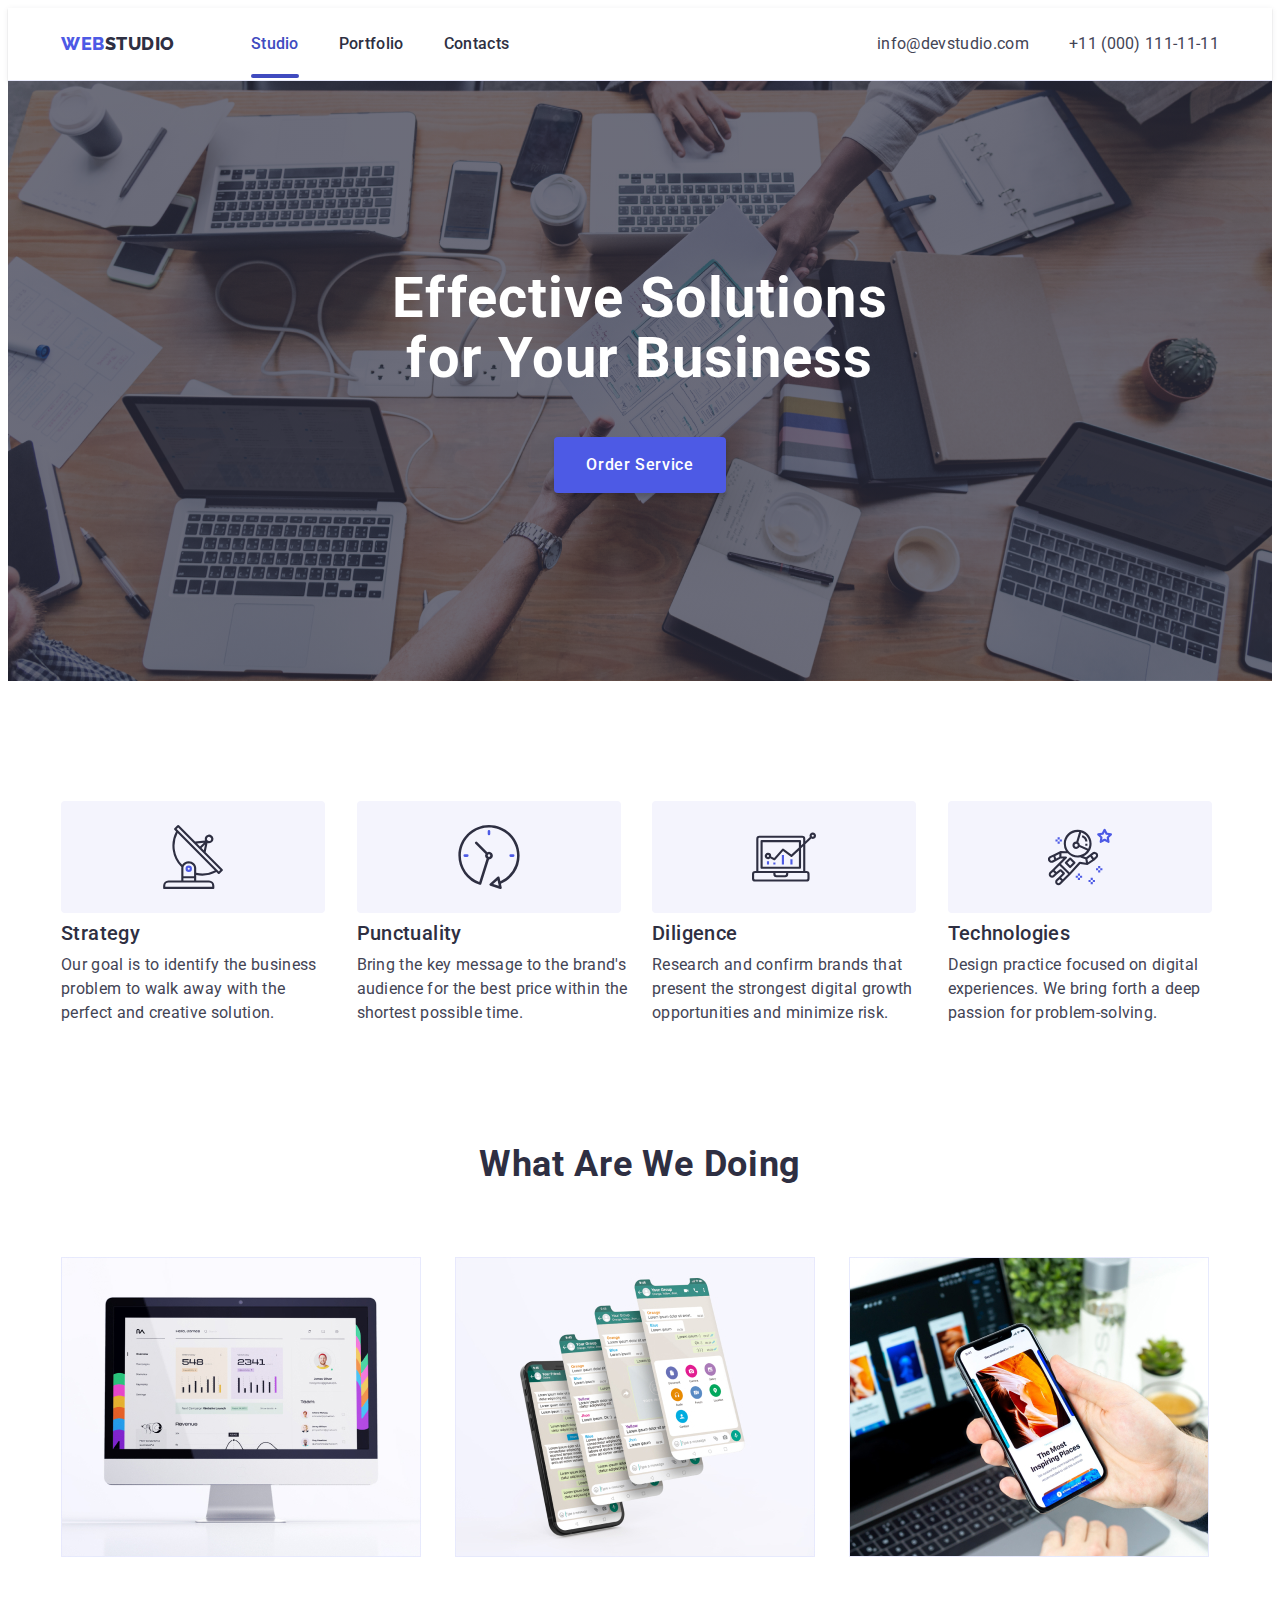
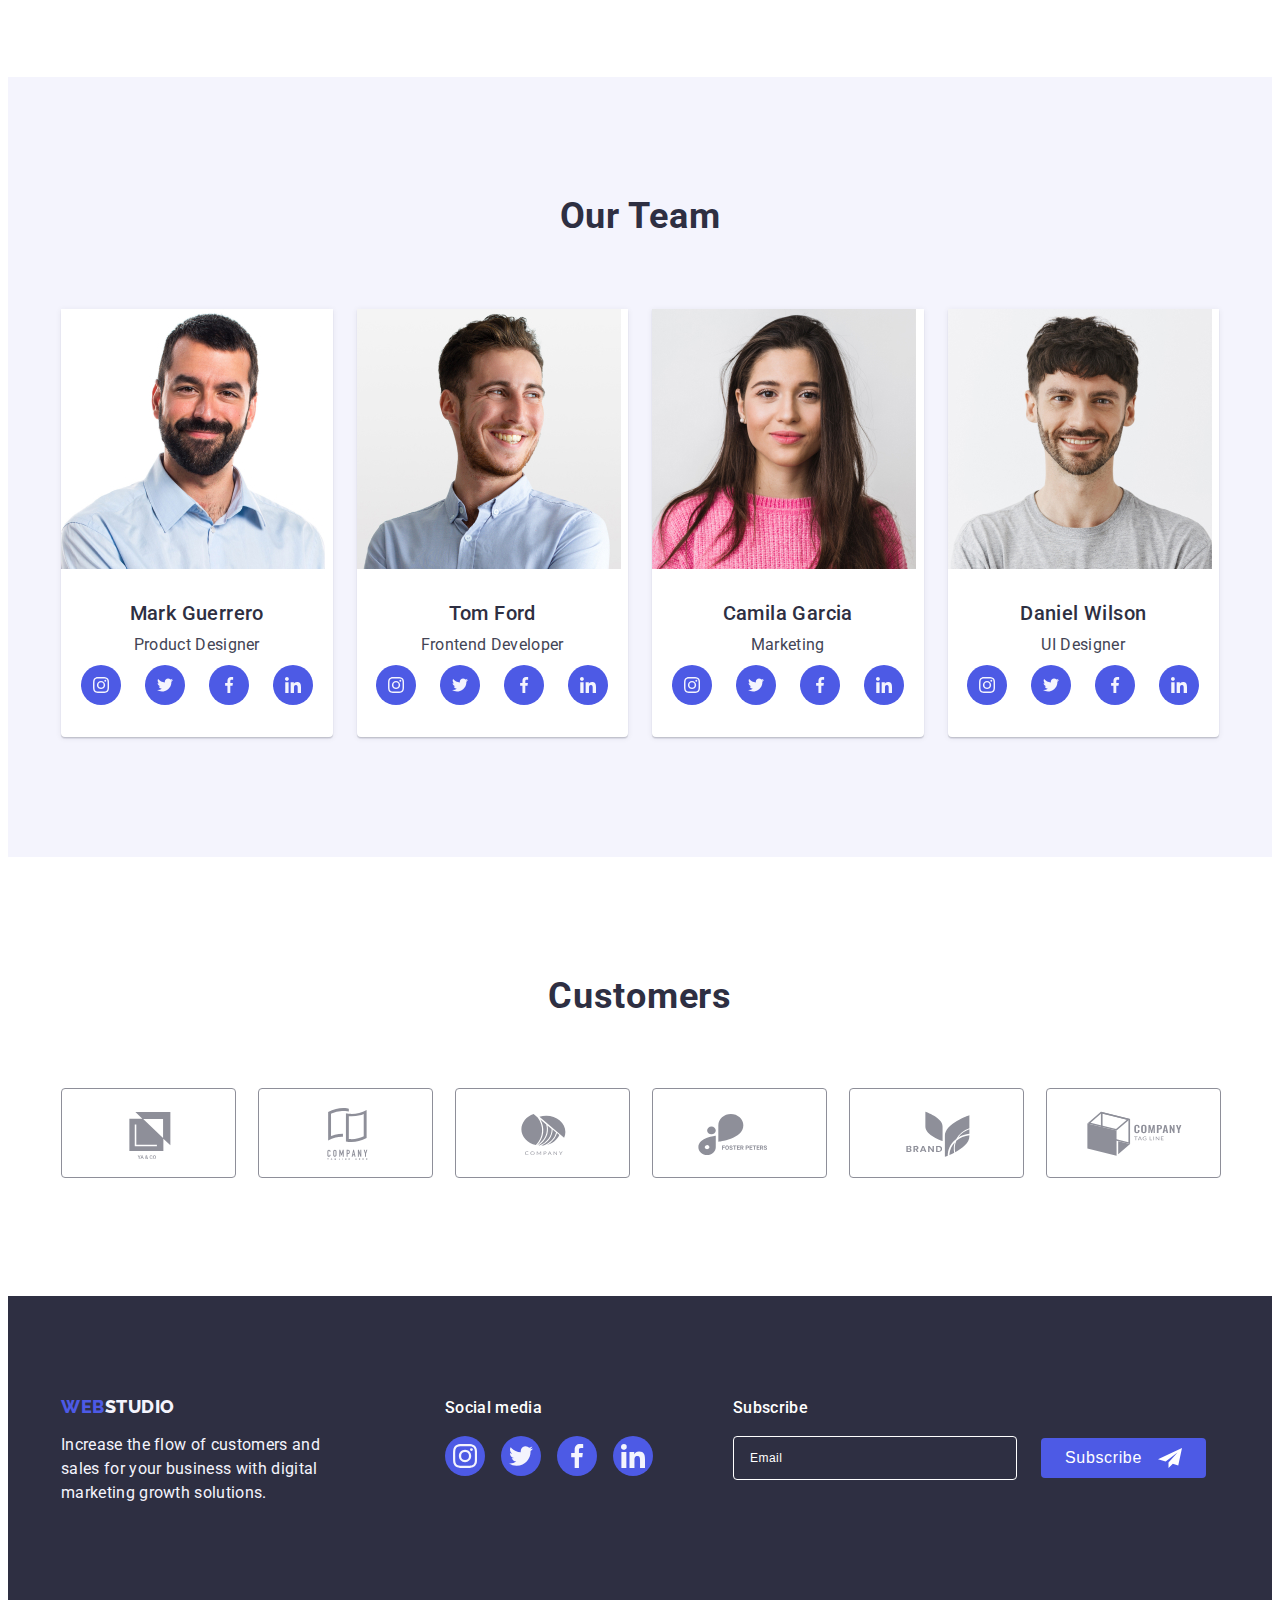
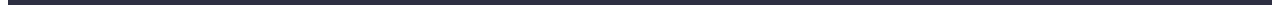
==== index.html @ d550771e "Initial commit" ====
<!DOCTYPE html>
<html lang="en">
  <head>
    <meta charset="UTF-8" />
    <meta http-equiv="X-UA-Compatible" content="IE=edge" />
    <meta name="viewport" content="width=device-width, initial-scale=1.0" />
    <title>WebStudio</title>
    <link rel="preconnect" href="https://fonts.googleapis.com" />
    <link rel="preconnect" href="https://fonts.gstatic.com" crossorigin />
    <link
      href="https://fonts.googleapis.com/css2?family=Raleway:wght@800&family=Roboto:wght@400;500;700;900&display=swap"
      rel="stylesheet" />
    <link
      rel="stylesheet"
      href="https://cdnjs.cloudflare.com/ajax/libs/modern-normalize/1.1.0/modern-normalize.min.css"
      integrity="sha512-wpPYUAdjBVSE4KJnH1VR1HeZfpl1ub8YT/NKx4PuQ5NmX2tKuGu6U/JRp5y+Y8XG2tV+wKQpNHVUX03MfMFn9Q=="
      crossorigin="anonymous"
      referrerpolicy="no-referrer" />
    <link rel="stylesheet" href="./css/styles.css" />
  </head>
  <body>
    <!-- Header section -->
    <header class="header">
      <div class="header-container container">
        <nav class="nav-container">
          <a href="./index.html" class="link-logo link">Web<span class="link-title-primary">Studio</span></a>
          <ul class="nav-list list">
            <li class="menu-item">
              <a href="./index.html" class="nav-item link active">Studio</a>
            </li>
            <li class="menu-item">
              <a href="./portfolio.html" class="nav-item link">Portfolio</a>
            </li>
            <li class="menu-item">
              <a href="" class="nav-item link">Contacts</a>
            </li>
          </ul>
        </nav>
        <address class="contact-info">
          <ul class="list-contacts list">
            <li>
              <a href="mailto:info@devstudio.com" class="contact link">info@devstudio.com</a>
            </li>
            <li>
              <a href="tel:+110001111111" class="contact link">+11 (000) 111-11-11</a>
            </li>
          </ul>
        </address>
      </div>
    </header>
    <!-- Main -->
    <main>
      <!-- Hero section -->
      <section class="hero-section section">
        <div class="container">
          <h1 class="main-title">Effective Solutions for Your Business</h1>
          <button type="button" class="order-button button" data-modal-open>Order Service</button>
        </div>
      </section>
      <!-- Services section -->
      <section class="services-section section">
        <div class="container">
          <h2 class="hidden-title">Services</h2>
          <ul class="list-services list">
            <li class="serv-list-item">
              <div class="icons-cont">
                <svg class="serv-icon" width="64" height="64">
                  <use href="./images/icons.svg#icon-antenna"></use>
                </svg>
              </div>
              <h3 class="serv-title">Strategy</h3>
              <p class="serv-desc">
                Our goal is to identify the business problem to walk away with the perfect and creative solution.
              </p>
            </li>
            <li class="serv-list-item">
              <div class="icons-cont">
                <svg class="serv-icon" width="64" height="64">
                  <use href="./images/icons.svg#icon-clock"></use>
                </svg>
              </div>
              <h3 class="serv-title">Punctuality</h3>
              <p class="serv-desc">
                Bring the key message to the brand's audience for the best price within the shortest possible time.
              </p>
            </li>
            <li class="serv-list-item">
              <div class="icons-cont">
                <svg class="serv-icon" width="64" height="64">
                  <use href="./images/icons.svg#icon-diagram"></use>
                </svg>
              </div>
              <h3 class="serv-title">Diligence</h3>
              <p class="serv-desc">
                Research and confirm brands that present the strongest digital growth opportunities and minimize risk.
              </p>
            </li>
            <li class="serv-list-item">
              <div class="icons-cont">
                <svg class="serv-icon" width="64" height="64">
                  <use href="./images/icons.svg#icon-astronaut"></use>
                </svg>
              </div>
              <h3 class="serv-title">Technologies</h3>
              <p class="serv-desc">
                Design practice focused on digital experiences. We bring forth a deep passion for problem-solving.
              </p>
            </li>
          </ul>
        </div>
      </section>
      <!-- Services examples -->
      <section class="ex-section section">
        <div class="container">
          <h2 class="title-examples">What are we doing</h2>
          <ul class="list-examples list">
            <li class="ex-list-item">
              <img src="./images/images-services-section/serv1.jpg" alt="example1" width="360" />
            </li>
            <li class="ex-list-item">
              <img src="./images/images-services-section/serv2.jpg" alt="example2" width="360" />
            </li>
            <li class="ex-list-item">
              <img src="./images/images-services-section/serv3.jpg" alt="example3" width="360" />
            </li>
          </ul>
        </div>
      </section>
      <!-- Team -->
      <section class="team-section section">
        <div class="container">
          <h2 class="title-team">Our Team</h2>
          <ul class="list-team list">
            <li class="team-frame">
              <img src="./images/images-team/employee1.jpg" alt="Mark Guerrero" width="264" />
              <div class="emp-info">
                <h3 class="employee-name">Mark Guerrero</h3>
                <p class="duty">Product Designer</p>
                <ul class="socials list">
                  <li class="socials-item">
                    <a href="" class="socials-link link" target="_blank" rel="noopener noreferrer" aria-label="icon">
                      <svg class="socials-icon" width="16" height="16">
                        <use href="./images/icons.svg#icon-instagram"></use>
                      </svg>
                    </a>
                  </li>
                  <li class="socials-item">
                    <a href="" class="socials-link link" target="_blank" rel="noopener noreferrer" aria-label="icon">
                      <svg class="socials-icon" width="16" height="16">
                        <use href="./images/icons.svg#icon-twitter"></use>
                      </svg>
                    </a>
                  </li>
                  <li class="socials-item">
                    <a href="" class="socials-link link" target="_blank" rel="noopener noreferrer" aria-label="icon">
                      <svg class="socials-icon" width="16" height="16">
                        <use href="./images/icons.svg#icon-facebook"></use>
                      </svg>
                    </a>
                  </li>
                  <li class="socials-item">
                    <a href="" class="socials-link link" target="_blank" rel="noopener noreferrer" aria-label="icon">
                      <svg class="socials-icon" width="16" height="16">
                        <use href="./images/icons.svg#icon-linkedin"></use>
                      </svg>
                    </a>
                  </li>
                </ul>
              </div>
            </li>
            <li class="team-frame">
              <img src="./images/images-team/employee2.jpg" alt="Tom Ford" width="264" />
              <div class="emp-info">
                <h3 class="employee-name">Tom Ford</h3>
                <p class="duty">Frontend Developer</p>
                <ul class="socials list">
                  <li class="socials-item">
                    <a href="" class="socials-link link" target="_blank" rel="noopener noreferrer" aria-label="icon">
                      <svg class="socials-icon" width="16" height="16">
                        <use href="./images/icons.svg#icon-instagram"></use>
                      </svg>
                    </a>
                  </li>
                  <li class="socials-item">
                    <a href="" class="socials-link link" target="_blank" rel="noopener noreferrer" aria-label="icon">
                      <svg class="socials-icon" width="16" height="16">
                        <use href="./images/icons.svg#icon-twitter"></use>
                      </svg>
                    </a>
                  </li>
                  <li class="socials-item">
                    <a href="" class="socials-link link" target="_blank" rel="noopener noreferrer" aria-label="icon">
                      <svg class="socials-icon" width="16" height="16">
                        <use href="./images/icons.svg#icon-facebook"></use>
                      </svg>
                    </a>
                  </li>
                  <li class="socials-item">
                    <a href="" class="socials-link link" target="_blank" rel="noopener noreferrer" aria-label="icon">
                      <svg class="socials-icon" width="16" height="16">
                        <use href="./images/icons.svg#icon-linkedin"></use>
                      </svg>
                    </a>
                  </li>
                </ul>
              </div>
            </li>
            <li class="team-frame">
              <img src="./images/images-team/employee3.jpg" alt="Camila Garcia" width="264" />
              <div class="emp-info">
                <h3 class="employee-name">Camila Garcia</h3>
                <p class="duty">Marketing</p>
                <ul class="socials list">
                  <li class="socials-item">
                    <a href="" class="socials-link link" target="_blank" rel="noopener noreferrer" aria-label="icon">
                      <svg class="socials-icon" width="16" height="16">
                        <use href="./images/icons.svg#icon-instagram"></use>
                      </svg>
                    </a>
                  </li>
                  <li class="socials-item">
                    <a href="" class="socials-link link" target="_blank" rel="noopener noreferrer" aria-label="icon">
                      <svg class="socials-icon" width="16" height="16">
                        <use href="./images/icons.svg#icon-twitter"></use>
                      </svg>
                    </a>
                  </li>
                  <li class="socials-item">
                    <a href="" class="socials-link link" target="_blank" rel="noopener noreferrer" aria-label="icon">
                      <svg class="socials-icon" width="16" height="16">
                        <use href="./images/icons.svg#icon-facebook"></use>
                      </svg>
                    </a>
                  </li>
                  <li class="socials-item">
                    <a href="" class="socials-link link" target="_blank" rel="noopener noreferrer" aria-label="icon">
                      <svg class="socials-icon" width="16" height="16">
                        <use href="./images/icons.svg#icon-linkedin"></use>
                      </svg>
                    </a>
                  </li>
                </ul>
              </div>
            </li>
            <li class="team-frame">
              <img src="./images/images-team/employee4.jpg" alt="Daniel Wilson" width="264" />
              <div class="emp-info">
                <h3 class="employee-name">Daniel Wilson</h3>
                <p class="duty">UI Designer</p>
                <ul class="socials list">
                  <li class="socials-item">
                    <a href="" class="socials-link link" target="_blank" rel="noopener noreferrer" aria-label="icon">
                      <svg class="socials-icon" width="16" height="16">
                        <use href="./images/icons.svg#icon-instagram"></use>
                      </svg>
                    </a>
                  </li>
                  <li class="socials-item">
                    <a href="" class="socials-link link" target="_blank" rel="noopener noreferrer" aria-label="icon">
                      <svg class="socials-icon" width="16" height="16">
                        <use href="./images/icons.svg#icon-twitter"></use>
                      </svg>
                    </a>
                  </li>
                  <li class="socials-item">
                    <a href="" class="socials-link link" target="_blank" rel="noopener noreferrer" aria-label="icon">
                      <svg class="socials-icon" width="16" height="16">
                        <use href="./images/icons.svg#icon-facebook"></use>
                      </svg>
                    </a>
                  </li>
                  <li class="socials-item">
                    <a href="" class="socials-link link" target="_blank" rel="noopener noreferrer" aria-label="icon">
                      <svg class="socials-icon" width="16" height="16">
                        <use href="./images/icons.svg#icon-linkedin"></use>
                      </svg>
                    </a>
                  </li>
                </ul>
              </div>
            </li>
          </ul>
        </div>
      </section>
      <!-- Customers -->
      <section class="customers">
        <div class="cust-container container">
          <h2 class="cust-title">Customers</h2>
          <ul class="cust-list list">
            <li class="cust-item">
              <a href="" class="cust-link link">
                <svg class="cust-logo" width="104" height="56">
                  <use href="./images/icons.svg#icon-company1"></use>
                </svg>
              </a>
            </li>
            <li class="cust-item">
              <a href="" class="cust-link link">
                <svg class="cust-logo" width="104" height="56">
                  <use href="./images/icons.svg#icon-company2"></use>
                </svg>
              </a>
            </li>
            <li class="cust-item">
              <a href="" class="cust-link link">
                <svg class="cust-logo" width="104" height="56">
                  <use href="./images/icons.svg#icon-company3"></use>
                </svg>
              </a>
            </li>
            <li class="cust-item">
              <a href="" class="cust-link link">
                <svg class="cust-logo" width="104" height="56">
                  <use href="./images/icons.svg#icon-company4"></use>
                </svg>
              </a>
            </li>
            <li class="cust-item">
              <a href="" class="cust-link link">
                <svg class="cust-logo" width="104" height="56">
                  <use href="./images/icons.svg#icon-company5"></use>
                </svg>
              </a>
            </li>
            <li class="cust-item">
              <a href="" class="cust-link link">
                <svg class="cust-logo" width="104" height="56">
                  <use href="./images/icons.svg#icon-company6"></use>
                </svg>
              </a>
            </li>
          </ul>
        </div>
      </section>
    </main>
    <!-- Footer -->
    <footer class="footer">
      <div class="footer-container container">
        <div class="footer-container-info">
          <a href="./index.html" class="link-logo footer-link link"
            >Web<span class="link-title-secondary">Studio</span></a
          >
          <p class="footer-text">
            Increase the flow of customers and sales for your business with digital marketing growth solutions.
          </p>
        </div>
        <div class="footer-socials-links">
          <p class="soc-media">Social media</p>
          <ul class="footer-soc-list list">
            <li class="footer-soc-item">
              <a href="" class="footer-soc-link link">
                <svg class="footer-icon" width="24" height="24">
                  <use href="./images/icons.svg#icon-instagram"></use>
                </svg>
              </a>
            </li>
            <li class="footer-soc-item">
              <a href="" class="footer-soc-link link">
                <svg class="footer-icon" width="24" height="24">
                  <use href="./images/icons.svg#icon-twitter"></use>
                </svg>
              </a>
            </li>
            <li class="footer-soc-item">
              <a href="" class="footer-soc-link link">
                <svg class="footer-icon" width="24" height="24">
                  <use href="./images/icons.svg#icon-facebook"></use>
                </svg>
              </a>
            </li>
            <li class="footer-soc-item">
              <a href="" class="footer-soc-link link">
                <svg class="footer-icon" width="24" height="24">
                  <use href="./images/icons.svg#icon-linkedin"></use>
                </svg>
              </a>
            </li>
          </ul>
        </div>
        <div class="subscription-form">
          <p class="subscription-title">Subscribe</p>
          <form>
            <div class="sub-form-wrapper">
              <input class="subscription-form-field" type="email" name="sub_field" id="sub_field" placeholder="Email">
              <button class="sub-button button" type="button">Subscribe
                <svg class="sub-icon" width="24" height="24">
                  <use href="./images/icons.svg#icon-sub"></use>
                </svg>
              </button>
            </div>
          </form>
        </div>
      </div>
    </footer>
    <!-- Modal window -->
    <div class="backdrop is-hidden" data-modal>
      <div class="modal">
        <button type="button" class="modal-close-btn button" data-modal-close>
          <svg class="modal-close-icon" width="8" height="8">
            <use href="./images/icons.svg#icon-close-icon"></use>
          </svg>
        </button>
        <strong class="modal-title">Leave your contacts and we will call you back</strong>
        <form class="modal-form form">
          <label class="form-label" for="modal_name">Name</label>
          <div class="form-wrapper">
            <input class="form-field" type="text" name="modal_name" id="modal_name">
            <svg class="form-icon" width="18" height="24">
              <use href="./images/icons.svg#icon-name"></use>
            </svg>
          </div>
          <label class="form-label" for="modal_phone">Phone</label>
          <div class="form-wrapper">
            <input class="form-field" type="tel" name="modal_email" id="modal_phone">
            <svg class="form-icon" width="18" height="24">
              <use href="./images/icons.svg#icon-phone"></use>
            </svg>
          </div>
          <label class="form-label" for="modal_email">Email</label>
          <div class="form-wrapper">
            <input class="form-field" type="email" name="modal_email" id="modal_email">
            <svg class="form-icon" width="18" height="24">
              <use href="./images/icons.svg#icon-email"></use>
            </svg>
          </div>
          <label class="form-label" for="modal_comment">Comment</label>
          <textarea class="form-comment" name="modal_comment" id="modal_comment" rows="6" placeholder="Text input"></textarea>
          <label class="form-agreement">
            <input  class="form-checkbox-input" type="checkbox" name="modal_agreement">
            <span class="custom-check"></span>
            <span class="form-agreement-text"> I accept the terms and conditions of the <a href="" class="form-agreement-link">Privacy Policy</a></span>
          </label>
          <button class="order-button button" type="submit">Send</button>
        </form>
      </div>
    </div>
    <script src="./js/modal.js"></script>
  </body>
</html>
---- css/styles.css ----
/* Reset */

.list {
  list-style: none;
  padding: 0;
  margin: 0;
}

.link {
  color: inherit;
  text-decoration: none;
}

h1,
h2,
h3,
h4,
h5,
h6,
p {
  margin: 0;
}

img {
  display: block;
  max-width: 100%;
  height: auto;
}

button {
  cursor: pointer;
}

/* CSS var */
:root {
  --color-iris: #4d5ae5;
  --color-ocean: #404bbf;
  --color-navy-blue: #2e2f42;
  --color-green: #31d0aa;
  --color-slate: #434455;
  --color-light-slate: #8e8f99;
  --color-cornflower: #e7e9fc;
  --color-cloud: #f4f4fd;
  --color-navy-blue-modal: #2e2f42;
  --color-grey: #2e2f42;
  --color-white: #ffffff;
  --color-dairy: #fcfcfc;
  --anim-style: 250ms cubic-bezier(0.4, 0, 0.2, 1);
}

/* Body */

body {
  font-size: 16px;
  font-family: "Roboto", sans-serif;
  line-height: 1.5;
  letter-spacing: 0.02em;
  background-color: var(--color-white);
  color: var(--color-slate);
}

.hidden-title {
  position: absolute;
  width: 1px;
  height: 1px;
  margin: -1px;
  border: 0;
  padding: 0;

  white-space: nowrap;
  clip-path: inset(100%);
  clip: rect(0 0 0 0);
  overflow: hidden;
}

/* Container */

.container {
  max-width: 1158px;
  margin: 0 auto;
  padding: 0 15px;
}

/* Header section */

.header-container {
  display: flex;
  align-items: center;
}

.header {
  background-color: var(--color-white);
  border-bottom: 1px solid var(--color-cornflower);
  box-shadow: 0px 2px 1px rgba(46, 47, 66, 0.08), 0px 1px 1px rgba(46, 47, 66, 0.16), 0px 1px 6px rgba(46, 47, 66, 0.08);
}

/* Logo */
.link-logo {
  font-family: "Raleway", sans-serif;
  font-weight: 800;
  font-size: 18px;
  line-height: 1.17;
  letter-spacing: 0.03em;
  text-transform: uppercase;
  text-decoration: none;
  color: var(--color-iris);
  margin-right: 76px;
}

.link-title-primary {
  color: var(--color-navy-blue);
}

/* Navigation */

.nav-container {
  display: flex;
  justify-content: center;
  align-items: center;
  margin-right: auto;
}

.nav-list {
  font-weight: 500;
  font-size: 16px;
  line-height: 1.5;
  letter-spacing: 0.02em;
  gap: 40px;
  display: flex;
  padding: 24px 0;
}

.nav-item {
  text-decoration: none;
  color: var(--color-navy-blue);
  padding: 24px 0;
  position: relative;
  transition: color var(--anim-style);
}

.nav-item:hover,
.nav-item:focus {
  color: var(--color-ocean);
}

.active {
  color: var(--color-ocean);
}

.active::after {
  background-color: var(--color-ocean);
  bottom: -1px;
  content: "";
  width: 100%;
  height: 4px;
  border-radius: 2px;
  display: block;
  position: absolute;
  color: var(--color-ocean);
}

/* Contacts */

.contact-info {
  font-style: normal;
}

.list-contacts {
  font-size: 16px;
  line-height: 1.5;
  letter-spacing: 0.02em;
  color: var(--color-slate);
  gap: 40px;
  display: flex;
}

.contact {
  font-weight: 400;
  text-decoration: none;
  color: var(--color-slate);
  transition: color var(--anim-style);
}

.contact:hover,
.contact:focus {
  color: var(--color-ocean);
}

/* Hero section  */

.hero-section {
  background-color: var(--color-navy-blue);
  padding: 188px 0;
  display: flex;
  max-width: 1440px;
  background-image: linear-gradient(rgba(46, 47, 66, 0.7), rgba(46, 47, 66, 0.7)),
    url(../images/images-hero/heroimg.jpg);
  background-repeat: no-repeat;
  background-size: cover;
  background-position: center;
  margin: 0 auto;
}

.order-button {
  font-family: "Roboto", sans-serif;
  font-weight: 500;
  font-size: 16px;
  line-height: 1.5;
  letter-spacing: 0.04em;
  background-color: var(--color-iris);
  box-shadow: 0px 4px 4px rgba(0, 0, 0, 0.15);
  border-radius: 4px;
  color: var(--color-white);
  display: block;
  min-width: 169px;
  height: 56px;
  border: none;
  padding: 16px 32px;
  margin-right: auto;
  margin-left: auto;
  transition: background-color var(--anim-style);
}

.order-button:hover,
.order-button:focus {
  background-color: var(--color-ocean);
  box-shadow: 0px 4px 4px rgba(0, 0, 0, 0.15);
}

.main-title {
  font-weight: 700;
  font-size: 56px;
  line-height: 1.07;
  letter-spacing: 0.02em;
  color: var(--color-white);
  max-width: 496px;
  margin-bottom: 48px;
  text-align: center;
}

/* Services */
.services-section {
  padding: 120px 0;
}

.list-services {
  display: flex;
  gap: 24px;
}

.serv-desc {
  font-weight: 400;
  font-size: 16px;
  line-height: 1.5;
  letter-spacing: 0.02em;
  color: var(--color-slate);
}

.serv-title {
  font-weight: 500;
  font-size: 20px;
  line-height: 1.2;
  letter-spacing: 0.02em;
  color: var(--color-navy-blue);
  margin-bottom: 8px;
}

.icons-cont {
  display: flex;
  justify-content: center;
  align-items: center;
  background-color: var(--color-cloud);
  border-radius: 4px;
  width: 264px;
  height: 112px;
  margin-bottom: 8px;
}

.serv-list-item {
  flex-basis: calc(((100% - 3 * 24px) / 4));
}

/* Services example */

.ex-section {
  padding-bottom: 120px;
}

.list-examples {
  display: flex;
  gap: 24px;
}

.ex-list-item {
  flex-basis: calc((100% - 3 * 16px) / 3);
}

.title-examples {
  font-weight: 700;
  font-size: 36px;
  line-height: 1.11;
  letter-spacing: 0.02em;
  text-transform: capitalize;
  color: var(--color-navy-blue);
  text-align: center;
  margin-bottom: 72px;
}

/* Team */

.team-section {
  background-color: var(--color-cloud);
  padding: 120px 0;
}

.title-team {
  font-weight: 700;
  font-size: 36px;
  line-height: 1.11;
  letter-spacing: 0.02em;
  text-transform: capitalize;
  color: var(--color-navy-blue);
  text-align: center;
  margin-bottom: 72px;
}

.employee-name {
  font-weight: 500;
  font-size: 20px;
  line-height: 1.2;
  letter-spacing: 0.02em;
  color: var(--color-navy-blue);
  text-align: center;
  margin-bottom: 8px;
}

.duty {
  font-weight: 400;
  font-size: 16px;
  line-height: 1.5;
  letter-spacing: 0.02em;
  color: var(--color-slate);
  text-align: center;
  margin-bottom: 8px;
}

.list-team {
  display: flex;
  gap: 24px;
}

.team-frame {
  background-color: var(--color-white);
  flex-basis: calc((100% - 3 * 24px) / 4);
  box-shadow: 0px 1px 6px rgba(46, 47, 66, 0.08), 0px 1px 1px rgba(46, 47, 66, 0.16), 0px 2px 1px rgba(46, 47, 66, 0.08);
  border-radius: 0px 0px 4px 4px;
}

.emp-info {
  padding: 32px 0;
}

/* Customers */

.customers {
  padding-top: 120px;
  padding-bottom: 120px;
}

.cust-title {
  font-family: "Roboto";
  font-style: normal;
  font-weight: 700;
  font-size: 36px;
  line-height: 1.1;
  text-align: center;
  letter-spacing: 0.02em;
  text-transform: capitalize;
  color: var(--color-navy-blue);
  margin-bottom: 72px;
}

.cust-link {
  border: 1px solid var(--color-light-slate);
  border-radius: 4px;
  width: 100%;
  height: 100%;
  display: flex;
  justify-content: center;
  align-items: center;
  color: var(--color-light-slate);
  transition: border-color var(--anim-style), color var(--anim-style);
}

.cust-logo {
  fill: currentColor;
}

.cust-link:hover,
.cust-link:focus {
  border: 1px solid var(--color-ocean);
  color: var(--color-ocean);
}

.cust-list {
  display: flex;
  justify-content: center;
  align-items: center;
  gap: 24px;
}

.cust-item {
  width: calc((100% - 120px) / 6);
  height: 88px;
}

/* Socials */

.socials-icon {
  fill: var(--color-cloud);
}

.socials {
  display: flex;
  justify-content: center;
  align-items: center;
  gap: 24px;
}

.socials-link {
  background-color: var(--color-iris);
  width: 40px;
  height: 40px;
  display: flex;
  justify-content: center;
  align-items: center;
  border-radius: 50%;
  transition: background-color var(--anim-style);
}

.socials-link:hover,
.socials-link:focus {
  background-color: var(--color-ocean);
}

/* Footer */

.footer {
  background-color: var(--color-navy-blue);
  padding: 100px 0;
}

.link-title-secondary {
  color: var(--color-cloud);
}

.footer-text {
  font-size: 16px;
  line-height: 1.5;
  letter-spacing: 0.02em;
  color: var(--color-cloud);
  width: 264px;
}

.footer-link {
  display: inline-block;
  margin-bottom: 16px;
  margin-right: 0;
}

.footer-container {
  display: flex;
  align-items: baseline;
}

.footer-container-info {
  margin-right: 120px;
}

.footer-soc-list {
  display: flex;
  gap: 16px;
}

.footer-soc-item {
  width: 40px;
  height: 40px;
}

.footer-soc-link {
  background-color: var(--color-iris);
  width: 100%;
  height: 100%;
  display: flex;
  justify-content: center;
  align-items: center;
  border-radius: 50%;
  transition: background-color var(--anim-style);
}

.footer-icon {
  fill: var(--color-cloud);
}

.footer-soc-link:hover,
.footer-soc-link:focus {
  background-color: var(--color-green);
}

.soc-media {
  font-family: "Roboto";
  font-weight: 500;
  font-size: 16px;
  line-height: 1.5;
  letter-spacing: 0.02em;
  color: var(--color-white);
  margin-bottom: 16px;
}

.subscription-form {
  margin-left: 80px;
}

.sub-form-wrapper {
  display: flex;
  justify-content: center;
  align-items: center;
  gap: 24px;
}

.subscription-title {
  font-weight: 500;
  font-size: 16px;
  line-height: 1.5;
  letter-spacing: 0.02em;
  color: var(--color-white);
  margin-bottom: 16px;
}

.subscription-form-field {
  border: 1px solid var(--color-white);
  border-radius: 4px;
  width: 264px;
  height: 40px;
  background-color: var(--color-navy-blue);
  outline: transparent;
  outline-offset: -1px;
  transition: outline var(--anim-style);
  color: var(--color-white);
  padding-left: 16px;
  font-size: 12px;
  line-height: 2;
  letter-spacing: 0.04em;
}

.subscription-form-field::placeholder {
  color: var(--color-white);
}

.subscription-form-field:focus {
  outline: 1px solid var(--color-iris);
}

.sub-button {
  display: flex;
  justify-content: center;
  align-items: center;
  background: var(--color-iris);
  border-radius: 4px;
  font-weight: 500;
  font-size: 16px;
  line-height: 1.5;
  letter-spacing: 0.04em;
  color: var(--color-white);
  gap: 16px;
  width: 165px;
  height: 40px;
  padding: 8px 24px;
  border: none;
  transition: background var(--anim-style);
}

.sub-button:hover,
.sub-button:focus {
  background: var(--color-ocean);
}

/* Portfolio page */

/* Buttons */

.portfolio-section {
  padding: 96px 0 120px;
}

.list-filter {
  display: flex;
  justify-content: center;
  gap: 24px;
  margin-bottom: 72px;
}

.filter-button {
  font-family: "Roboto", sans-serif;
  background-color: var(--color-cloud);
  font-weight: 500;
  font-size: 16px;
  line-height: 1.5;
  letter-spacing: 0.04em;
  color: var(--color-iris);
  padding: 12px 24px;
  border: 1px solid var(--color-cornflower);
  border-radius: 4px;
  transition: color var(--anim-style), background-color var(--anim-style), border-color var(--anim-style),
    box-shadow var(--anim-style);
}

.filter-button:hover,
.filter-button:focus {
  background-color: var(--color-ocean);
  color: var(--color-white);
  border: 1px solid transparent;
  box-shadow: 0px 3px 1px rgba(0, 0, 0, 0.1), 0px 2px 1px rgba(0, 0, 0, 0.08), 0px 2px 2px rgba(0, 0, 0, 0.12);
}

/* Examples portfolio */

.list-ex-port {
  display: flex;
  flex-wrap: wrap;
  column-gap: 24px;
  row-gap: 48px;
}

.ex-list-item {
  flex-basis: calc((100% - 2 * 24px) / 3);
}

.link-project {
  display: block;
  transition: box-shadow var(--anim-style);
}

.link-project:hover,
.link-project:focus {
  box-shadow: 0px 1px 6px rgba(46, 47, 66, 0.08), 0px 1px 1px rgba(46, 47, 66, 0.16), 0px 2px 1px rgba(46, 47, 66, 0.08);
}

.ex-item {
  padding: 32px 16px;
  border: 1px solid var(--color-cornflower);
  border-top: none;
}

.serv-ex-title {
  font-weight: 500;
  font-size: 20px;
  line-height: 1.2;
  letter-spacing: 0.02em;
  color: var(--color-navy-blue);
  margin-bottom: 8px;
}

.serv-ex-desc {
  font-weight: 400;
  font-size: 16px;
  line-height: 1.5;
  letter-spacing: 0.02em;
  color: var(--color-slate);
}

/* Modal window */

.backdrop {
  position: fixed;
  top: 0;
  left: 0;
  width: 100%;
  height: 100%;
  background: rgba(46, 47, 66, 0.4);
  backdrop-filter: blur(2px);
}

.modal {
  width: 408px;
  min-height: 576px;
  background: var(--color-dairy);
  box-shadow: 0px 1px 1px rgba(0, 0, 0, 0.14), 0px 1px 3px rgba(0, 0, 0, 0.12), 0px 2px 1px rgba(0, 0, 0, 0.2);
  border-radius: 4px;
  position: absolute;
  top: calc(50%);
  left: calc(50%);
  transform: translate(-50%, -50%);
  transition: transform var(--anim-style);
  padding: 24px;
  padding-top: 72px;
}

.modal-close-btn {
  background-color: var(--color-cornflower);
  border: 1px solid rgba(0, 0, 0, 0.1);
  border-radius: 50%;
  height: 24px;
  width: 24px;
  position: absolute;
  top: 24px;
  right: 24px;
  display: flex;
  align-items: center;
  justify-content: center;
  padding: 0;
  transition: background-color var(--anim-style), border var(--anim-style);
  fill: var(--color-navy-blue);
}

.modal-close-btn:hover,
.modal-close-btn:focus {
  background-color: var(--color-ocean);
  border: none;
  fill: var(--color-white);
}

.modal-close-icon {
  transition: fill var(--anim-style);
}

.backdrop.is-hidden {
  opacity: 0;
  pointer-events: none;
  visibility: hidden;
  transition-delay: 250ms;
  transition: opacity var(--anim-style), visibility var(--anim-style);
}

.backdrop.is-hidden .modal {
  opacity: 0;
  transform: translate(-50%, -70%);
  transition-delay: 0ms;
}

.modal-title {
  display: block;
  margin-bottom: 16px;
  font-weight: 500;
  font-size: 16px;
  line-height: 1.5;
  text-align: center;
  letter-spacing: 0.02em;
  color: var(--color-navy-blue);
}

.form-label {
  display: block;
  margin-bottom: 8px;
  font-size: 12px;
  line-height: 1.17;
  letter-spacing: 0.04em;
  color: var(--color-light-slate);
  margin-bottom: 4px;
}

.form-wrapper {
  position: relative;
  margin-bottom: 8px;
}

.form-field {
  width: 100%;
  height: 40px;
  border: 1px solid rgba(46, 47, 66, 0.4);
  border-radius: 4px;
  padding: 0;
  padding-left: 38px;
  transition: outline var(--anim-style);
  font-size: 12px;
  line-height: 1.17;
  letter-spacing: 0.04em;
}

.form-field:focus {
  outline: 1px solid var(--color-iris);
}

.form-icon {
  position: absolute;
  top: 50%;
  left: 16px;
  transition: fill var(--anim-style);
  pointer-events: none;
  transform: translateY(-50%);
}

.form-field:focus + .form-icon {
  fill: var(--color-iris);
}

.form-comment {
  display: block;
  width: 100%;
  height: 120px;
  border: 1px solid rgba(46, 47, 66, 0.4);
  border-radius: 4px;
  resize: none;
  font-size: 12px;
  line-height: 1.17;
  letter-spacing: 0.04em;
  color: var(--color-navy-blue);
  padding: 8px 0 0 16px;
  transition: outline var(--anim-style);
  margin-bottom: 16px;
}

.form-comment:focus {
  outline: 1px solid var(--color-iris);
}

.form-agreement {
  display: flex;
  align-items: center;
  gap: 8px;
  margin-bottom: 24px;
}

.form-checkbox-input {
  appearance: none;
}

.form-agreement-text {
  font-size: 12px;
  line-height: 1.17;
  letter-spacing: 0.04em;
  color: var(--color-light-slate);
}

.custom-check {
  content: '';
  display: block;
  width: 16px;
  height: 16px;
  border: 1px solid rgba(46, 47, 66, 0.4);
  border-radius: 2px;
}

.form-agreement-link {
  color: var(--color-iris);
}

.form-checkbox-input:checked + .custom-check {
  background-repeat: no-repeat;
  background-position: center;
  background-image: url(../images/check-icon.svg);
  background-color: var(--color-ocean);
  border: 1px solid var(--color-ocean);
  border-radius: 2px;
}

/* Overlay */

.thumb {
  position: relative;
  overflow: hidden;
}

.overlay-text {
  color: var(--color-cloud);
  position: absolute;
  width: 100%;
  height: 100%;
  top: 0;
  left: 0;
  background-color: var(--color-iris);
  padding: 40px 32px;
  transform: translateY(100%);
  transition: transform var(--anim-style);
}

.link-project:hover .overlay-text,
.link-project:focus .overlay-text {
  transform: translateY(0);
}
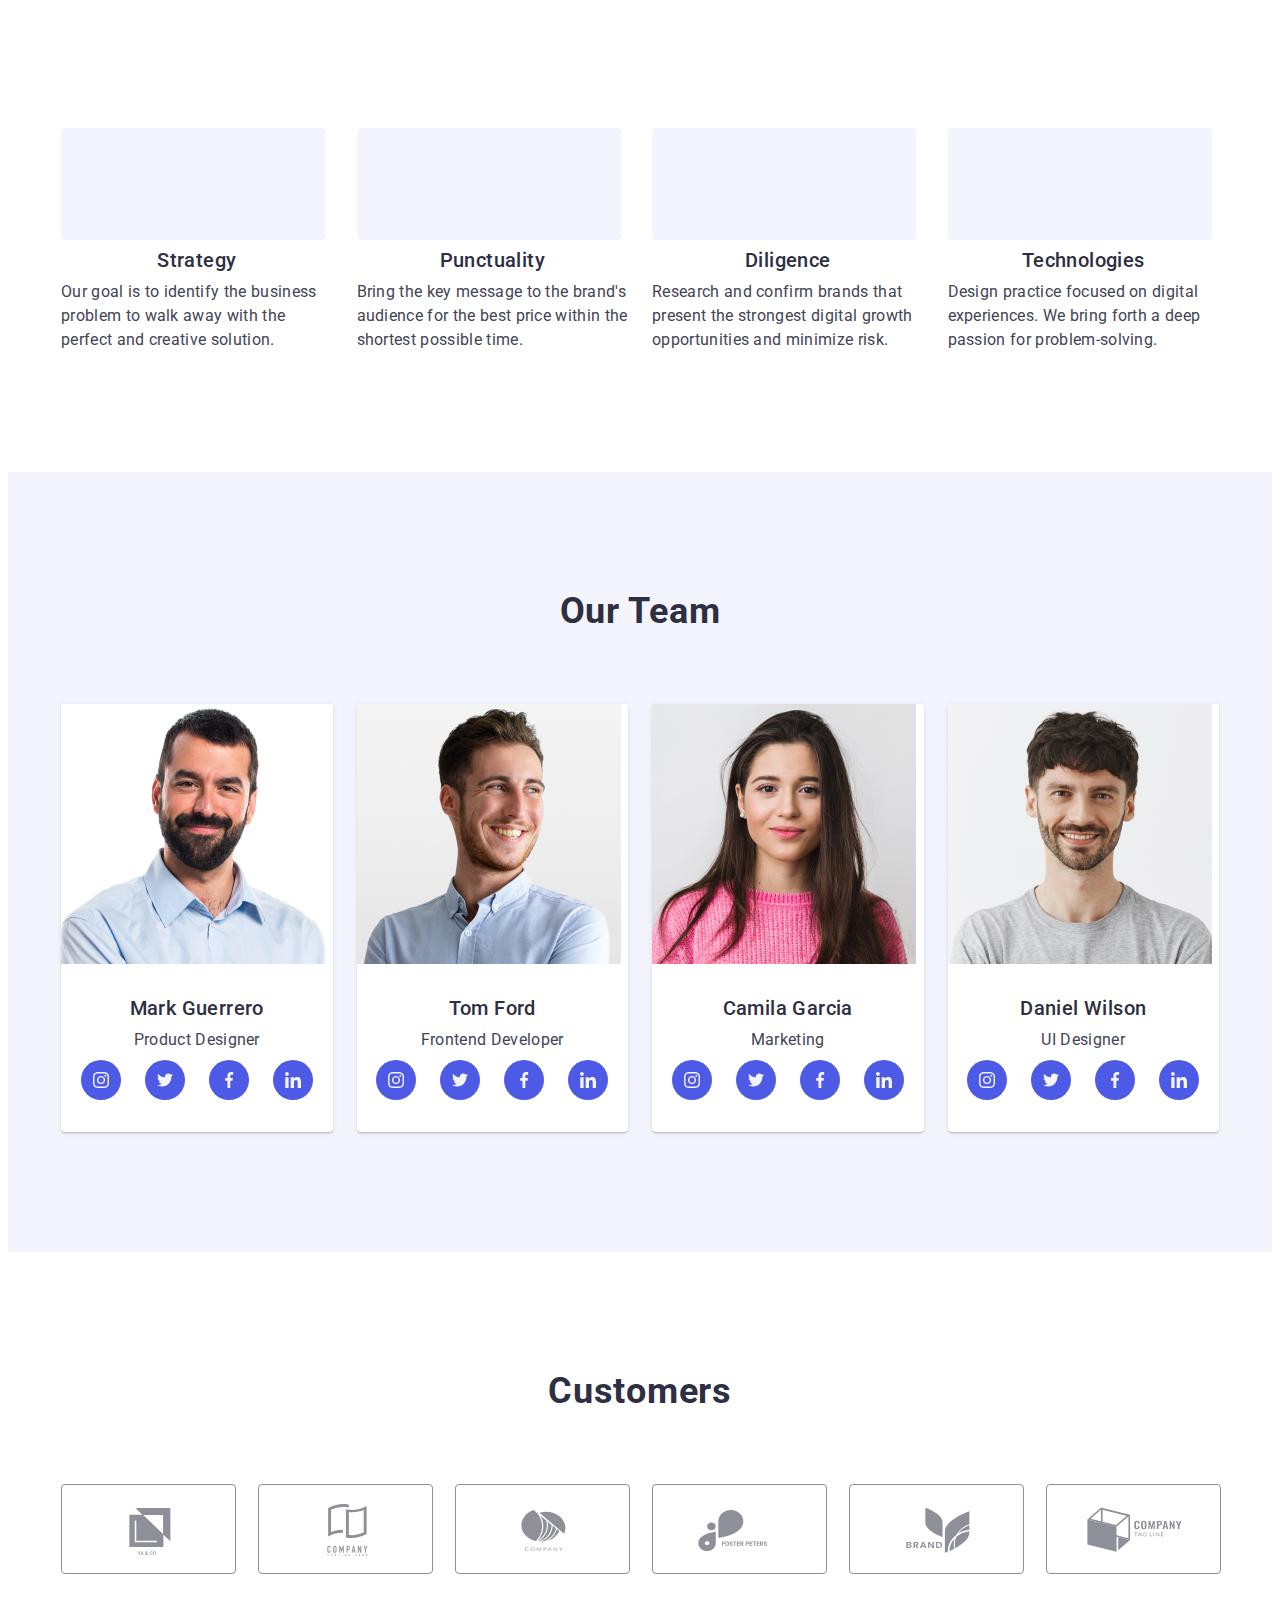
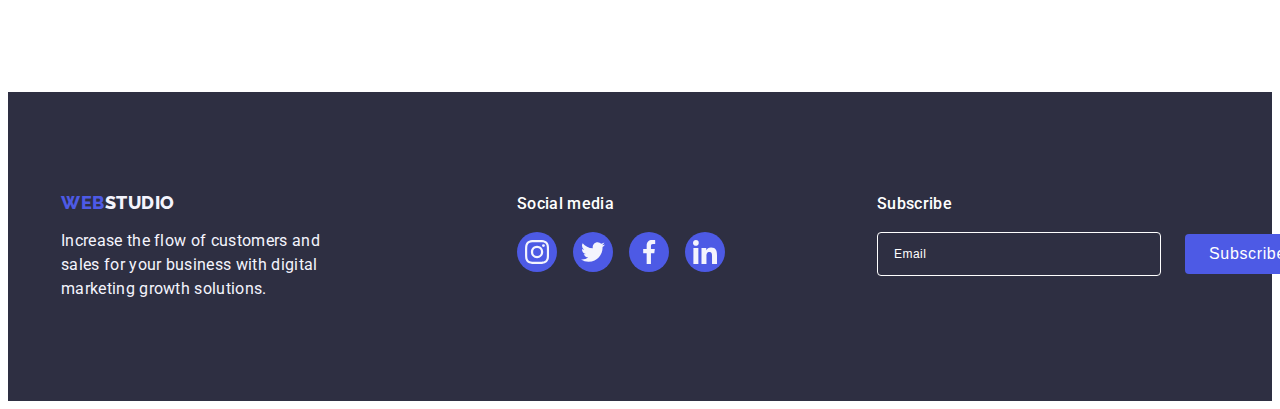
==== commit 866684fa: "hw7" ====
--- a/index.html
+++ b/index.html
@@ -20,7 +20,7 @@
   </head>
   <body>
     <!-- Header section -->
-    <header class="header">
+    <!-- <header class="header">
       <div class="header-container container">
         <nav class="nav-container">
           <a href="./index.html" class="link-logo link">Web<span class="link-title-primary">Studio</span></a>
@@ -47,16 +47,16 @@
           </ul>
         </address>
       </div>
-    </header>
+    </header> -->
     <!-- Main -->
     <main>
       <!-- Hero section -->
-      <section class="hero-section section">
+      <!-- <section class="hero-section section">
         <div class="container">
           <h1 class="main-title">Effective Solutions for Your Business</h1>
           <button type="button" class="order-button button" data-modal-open>Order Service</button>
         </div>
-      </section>
+      </section> -->
       <!-- Services section -->
       <section class="services-section section">
         <div class="container">
@@ -110,7 +110,7 @@
         </div>
       </section>
       <!-- Services examples -->
-      <section class="ex-section section">
+      <!-- <section class="ex-section section">
         <div class="container">
           <h2 class="title-examples">What are we doing</h2>
           <ul class="list-examples list">
@@ -125,7 +125,7 @@
             </li>
           </ul>
         </div>
-      </section>
+      </section> -->
       <!-- Team -->
       <section class="team-section section">
         <div class="container">
@@ -283,7 +283,7 @@
         </div>
       </section>
       <!-- Customers -->
-      <section class="customers">
+      <section class="customers section">
         <div class="cust-container container">
           <h2 class="cust-title">Customers</h2>
           <ul class="cust-list list">
@@ -334,7 +334,7 @@
       </section>
     </main>
     <!-- Footer -->
-    <footer class="footer">
+    <footer class="footer section">
       <div class="footer-container container">
         <div class="footer-container-info">
           <a href="./index.html" class="link-logo footer-link link"
@@ -426,7 +426,7 @@
           <label class="form-label" for="modal_comment">Comment</label>
           <textarea class="form-comment" name="modal_comment" id="modal_comment" rows="6" placeholder="Text input"></textarea>
           <label class="form-agreement">
-            <input  class="form-checkbox-input" type="checkbox" name="modal_agreement">
+            <input class="form-checkbox-input" type="checkbox" name="modal_agreement">
             <span class="custom-check"></span>
             <span class="form-agreement-text"> I accept the terms and conditions of the <a href="" class="form-agreement-link">Privacy Policy</a></span>
           </label>
@@ -436,4 +436,4 @@
     </div>
     <script src="./js/modal.js"></script>
   </body>
-</html>
+</html>--- a/css/styles.css
+++ b/css/styles.css
@@ -73,12 +73,47 @@
   overflow: hidden;
 }
 
-/* Container */
+/* Container global class */
+
+/* Mobile screen */
 
 .container {
-  max-width: 1158px;
+  min-width: 320px;
+  max-width: 428px;
   margin: 0 auto;
   padding: 0 15px;
+}
+
+/* Tablet screen */
+
+@media only screen and (min-width: 768px) {
+  .container {
+    max-width: 768px;
+  }
+}
+
+/* Desctop screen */
+
+@media only screen and (min-width: 1158px) {
+  .container {
+    max-width: 1158px;
+  }
+}
+
+/* Section global class */
+
+/* Mobile */
+
+.section {
+  padding: 96px 0;
+}
+
+/* Desctop */
+
+@media only screen and (min-width: 1158px) {
+  .section {
+    padding: 120px 0;
+  }
 }
 
 /* Header section */
@@ -91,7 +126,8 @@
 .header {
   background-color: var(--color-white);
   border-bottom: 1px solid var(--color-cornflower);
-  box-shadow: 0px 2px 1px rgba(46, 47, 66, 0.08), 0px 1px 1px rgba(46, 47, 66, 0.16), 0px 1px 6px rgba(46, 47, 66, 0.08);
+  box-shadow: 0px 2px 1px rgba(46, 47, 66, 0.08),
+    0px 1px 1px rgba(46, 47, 66, 0.16), 0px 1px 6px rgba(46, 47, 66, 0.08);
 }
 
 /* Logo */
@@ -193,7 +229,10 @@
   padding: 188px 0;
   display: flex;
   max-width: 1440px;
-  background-image: linear-gradient(rgba(46, 47, 66, 0.7), rgba(46, 47, 66, 0.7)),
+  background-image: linear-gradient(
+      rgba(46, 47, 66, 0.7),
+      rgba(46, 47, 66, 0.7)
+    ),
     url(../images/images-hero/heroimg.jpg);
   background-repeat: no-repeat;
   background-size: cover;
@@ -245,6 +284,7 @@
 
 .list-services {
   display: flex;
+  flex-wrap: wrap;
   gap: 24px;
 }
 
@@ -263,6 +303,7 @@
   letter-spacing: 0.02em;
   color: var(--color-navy-blue);
   margin-bottom: 8px;
+  text-align: center;
 }
 
 .icons-cont {
@@ -276,6 +317,20 @@
   margin-bottom: 8px;
 }
 
+.serv-icon {
+  position: absolute;
+  width: 1px;
+  height: 1px;
+  margin: -1px;
+  border: 0;
+  padding: 0;
+
+  white-space: nowrap;
+  clip-path: inset(100%);
+  clip: rect(0 0 0 0);
+  overflow: hidden;
+}
+
 .serv-list-item {
   flex-basis: calc(((100% - 3 * 24px) / 4));
 }
@@ -310,7 +365,6 @@
 
 .team-section {
   background-color: var(--color-cloud);
-  padding: 120px 0;
 }
 
 .title-team {
@@ -346,30 +400,74 @@
 
 .list-team {
   display: flex;
-  gap: 24px;
+  flex-wrap: wrap;
+  gap: 72px;
+}
+
+/* Tablet */
+
+@media only screen and (min-width: 768px) {
+  .list-team {
+    gap: 64px 24px;
+  }
+}
+
+@media only screen and (min-width: 1158px) {
+  .list-team {
+    flex-wrap: nowrap;
+  }
 }
 
 .team-frame {
   background-color: var(--color-white);
   flex-basis: calc((100% - 3 * 24px) / 4);
-  box-shadow: 0px 1px 6px rgba(46, 47, 66, 0.08), 0px 1px 1px rgba(46, 47, 66, 0.16), 0px 2px 1px rgba(46, 47, 66, 0.08);
+  box-shadow: 0px 1px 6px rgba(46, 47, 66, 0.08),
+    0px 1px 1px rgba(46, 47, 66, 0.16), 0px 2px 1px rgba(46, 47, 66, 0.08);
   border-radius: 0px 0px 4px 4px;
+  margin: 0 auto;
 }
 
 .emp-info {
-  padding: 32px 0;
+  padding: 32px 16px;
+}
+
+/* Socials */
+
+.socials-icon {
+  fill: var(--color-cloud);
+}
+
+.socials {
+  display: flex;
+  justify-content: center;
+  align-items: center;
+  gap: 24px;
+}
+
+.socials-link {
+  background-color: var(--color-iris);
+  width: 40px;
+  height: 40px;
+  display: flex;
+  justify-content: center;
+  align-items: center;
+  border-radius: 50%;
+  transition: background-color var(--anim-style);
+}
+
+.socials-link:hover,
+.socials-link:focus {
+  background-color: var(--color-ocean);
 }
 
 /* Customers */
 
-.customers {
-  padding-top: 120px;
-  padding-bottom: 120px;
+.cust-container {
+  padding-left: 16px;
+  padding-right: 16px;
 }
 
 .cust-title {
-  font-family: "Roboto";
-  font-style: normal;
   font-weight: 700;
   font-size: 36px;
   line-height: 1.1;
@@ -404,50 +502,60 @@
 
 .cust-list {
   display: flex;
-  justify-content: center;
-  align-items: center;
-  gap: 24px;
+  flex-wrap: wrap;
+  justify-content: center;
+  align-items: center;
+  gap: 72px 16px;
+}
+
+/* Tablet */
+
+@media only screen and (min-width: 768px) {
+  .cust-list {
+    gap: 72px 24px;
+  }
+}
+
+/* Desctop */
+
+@media only screen and (min-width: 1158px) {
+  .cust-list {
+    gap: 24px;
+  }
 }
 
 .cust-item {
-  width: calc((100% - 120px) / 6);
+  width: calc((100% - 96px) / 2);
   height: 88px;
 }
 
-/* Socials */
-
-.socials-icon {
-  fill: var(--color-cloud);
-}
-
-.socials {
-  display: flex;
-  justify-content: center;
-  align-items: center;
-  gap: 24px;
-}
-
-.socials-link {
-  background-color: var(--color-iris);
-  width: 40px;
-  height: 40px;
-  display: flex;
-  justify-content: center;
-  align-items: center;
-  border-radius: 50%;
-  transition: background-color var(--anim-style);
-}
-
-.socials-link:hover,
-.socials-link:focus {
-  background-color: var(--color-ocean);
+/* Tablet */
+
+@media only screen and (min-width: 768px) {
+  .cust-item {
+    width: calc((100% - 96px) / 3);
+  }
+}
+
+/* Desctop */
+
+@media only screen and (min-width: 1158px) {
+  .cust-item {
+    width: calc((100% - 120px) / 6);
+  }
 }
 
 /* Footer */
 
 .footer {
   background-color: var(--color-navy-blue);
-  padding: 100px 0;
+  padding: 96px 0;
+}
+
+@media only screen and (min-width: 1158px) {
+  .footer {
+    padding: 100px 0;
+  }
 }
 
 .link-title-secondary {
@@ -468,13 +576,92 @@
   margin-right: 0;
 }
 
+@media only screen and (min-width: 428px) {
+  .footer-link {
+    text-align: center;
+  }
+}
+
 .footer-container {
   display: flex;
+  flex-wrap: wrap;
   align-items: baseline;
+  gap: 72px;
+}
+
+/* Desctop */
+
+@media only screen and (min-width: 1158px) {
+  .footer-container {
+    flex-wrap: nowrap;
+  }
 }
 
 .footer-container-info {
-  margin-right: 120px;
+  display: flex;
+  flex-wrap: wrap;
+  justify-content: center;
+  align-items: center;
+}
+
+/* Mobile */
+
+@media only screen and (min-width: 428px) {
+  .footer-container-info {
+    display: block;
+    margin: 0 auto;
+  }
+}
+
+/* Tablet */
+
+@media only screen and (min-width: 768px) {
+  .footer-container-info  {
+    display: block;
+    margin: 0 auto;
+  }
+}
+
+/* Desctop */
+
+@media only screen and (min-width: 1158px) {
+  .footer-container-info  {
+    margin-right: 120px;
+    display: block;
+  }
+}
+
+.footer-socials-links {
+  display: flex;
+  flex-wrap: wrap;
+  justify-content: center;
+  align-items: center;
+}
+
+/* Mobile */
+
+@media only screen and (min-width: 428px) {
+  .footer-socials-links {
+    display: block;
+    margin: 0 auto;
+  }
+}
+
+/* Tablet */
+
+@media only screen and (min-width: 768px) {
+  .footer-socials-links  {
+    display: block;
+    margin: 0 auto;
+  }
+}
+
+/* Desctop */
+
+@media only screen and (min-width: 1158px) {
+  .footer-socials-links  {
+    display: block;
+  }
 }
 
 .footer-soc-list {
@@ -517,15 +704,36 @@
   margin-bottom: 16px;
 }
 
-.subscription-form {
-  margin-left: 80px;
+/* Desctop */
+
+@media only screen and (min-width: 1158px) {
+  .subscription-form {
+    margin-left: 80px;
+  }
 }
 
 .sub-form-wrapper {
   display: flex;
+  flex-wrap: wrap;
   justify-content: center;
   align-items: center;
   gap: 24px;
+}
+
+/* Tablet */
+
+@media only screen and (min-width: 768px) {
+  .sub-form-wrapper  {
+    flex-wrap: nowrap;
+  }
+}
+
+/* Desctop */
+
+@media only screen and (min-width: 1158px) {
+  .sub-form-wrapper  {
+    flex-wrap: nowrap;
+  }
 }
 
 .subscription-title {
@@ -535,6 +743,23 @@
   letter-spacing: 0.02em;
   color: var(--color-white);
   margin-bottom: 16px;
+  text-align: center;
+}
+
+/* tablet */
+
+@media only screen and (min-width: 768px) {
+  .subscription-title  {
+    text-align: left;
+  }
+}
+
+/* Desctop */
+
+@media only screen and (min-width: 1158px) {
+  .subscription-title  {
+    text-align: left;
+  }
 }
 
 .subscription-form-field {
@@ -611,8 +836,8 @@
   padding: 12px 24px;
   border: 1px solid var(--color-cornflower);
   border-radius: 4px;
-  transition: color var(--anim-style), background-color var(--anim-style), border-color var(--anim-style),
-    box-shadow var(--anim-style);
+  transition: color var(--anim-style), background-color var(--anim-style),
+    border-color var(--anim-style), box-shadow var(--anim-style);
 }
 
 .filter-button:hover,
@@ -620,7 +845,8 @@
   background-color: var(--color-ocean);
   color: var(--color-white);
   border: 1px solid transparent;
-  box-shadow: 0px 3px 1px rgba(0, 0, 0, 0.1), 0px 2px 1px rgba(0, 0, 0, 0.08), 0px 2px 2px rgba(0, 0, 0, 0.12);
+  box-shadow: 0px 3px 1px rgba(0, 0, 0, 0.1), 0px 2px 1px rgba(0, 0, 0, 0.08),
+    0px 2px 2px rgba(0, 0, 0, 0.12);
 }
 
 /* Examples portfolio */
@@ -643,7 +869,8 @@
 
 .link-project:hover,
 .link-project:focus {
-  box-shadow: 0px 1px 6px rgba(46, 47, 66, 0.08), 0px 1px 1px rgba(46, 47, 66, 0.16), 0px 2px 1px rgba(46, 47, 66, 0.08);
+  box-shadow: 0px 1px 6px rgba(46, 47, 66, 0.08),
+    0px 1px 1px rgba(46, 47, 66, 0.16), 0px 2px 1px rgba(46, 47, 66, 0.08);
 }
 
 .ex-item {
@@ -685,7 +912,8 @@
   width: 408px;
   min-height: 576px;
   background: var(--color-dairy);
-  box-shadow: 0px 1px 1px rgba(0, 0, 0, 0.14), 0px 1px 3px rgba(0, 0, 0, 0.12), 0px 2px 1px rgba(0, 0, 0, 0.2);
+  box-shadow: 0px 1px 1px rgba(0, 0, 0, 0.14), 0px 1px 3px rgba(0, 0, 0, 0.12),
+    0px 2px 1px rgba(0, 0, 0, 0.2);
   border-radius: 4px;
   position: absolute;
   top: calc(50%);
@@ -833,7 +1061,7 @@
 }
 
 .custom-check {
-  content: '';
+  content: "";
   display: block;
   width: 16px;
   height: 16px;
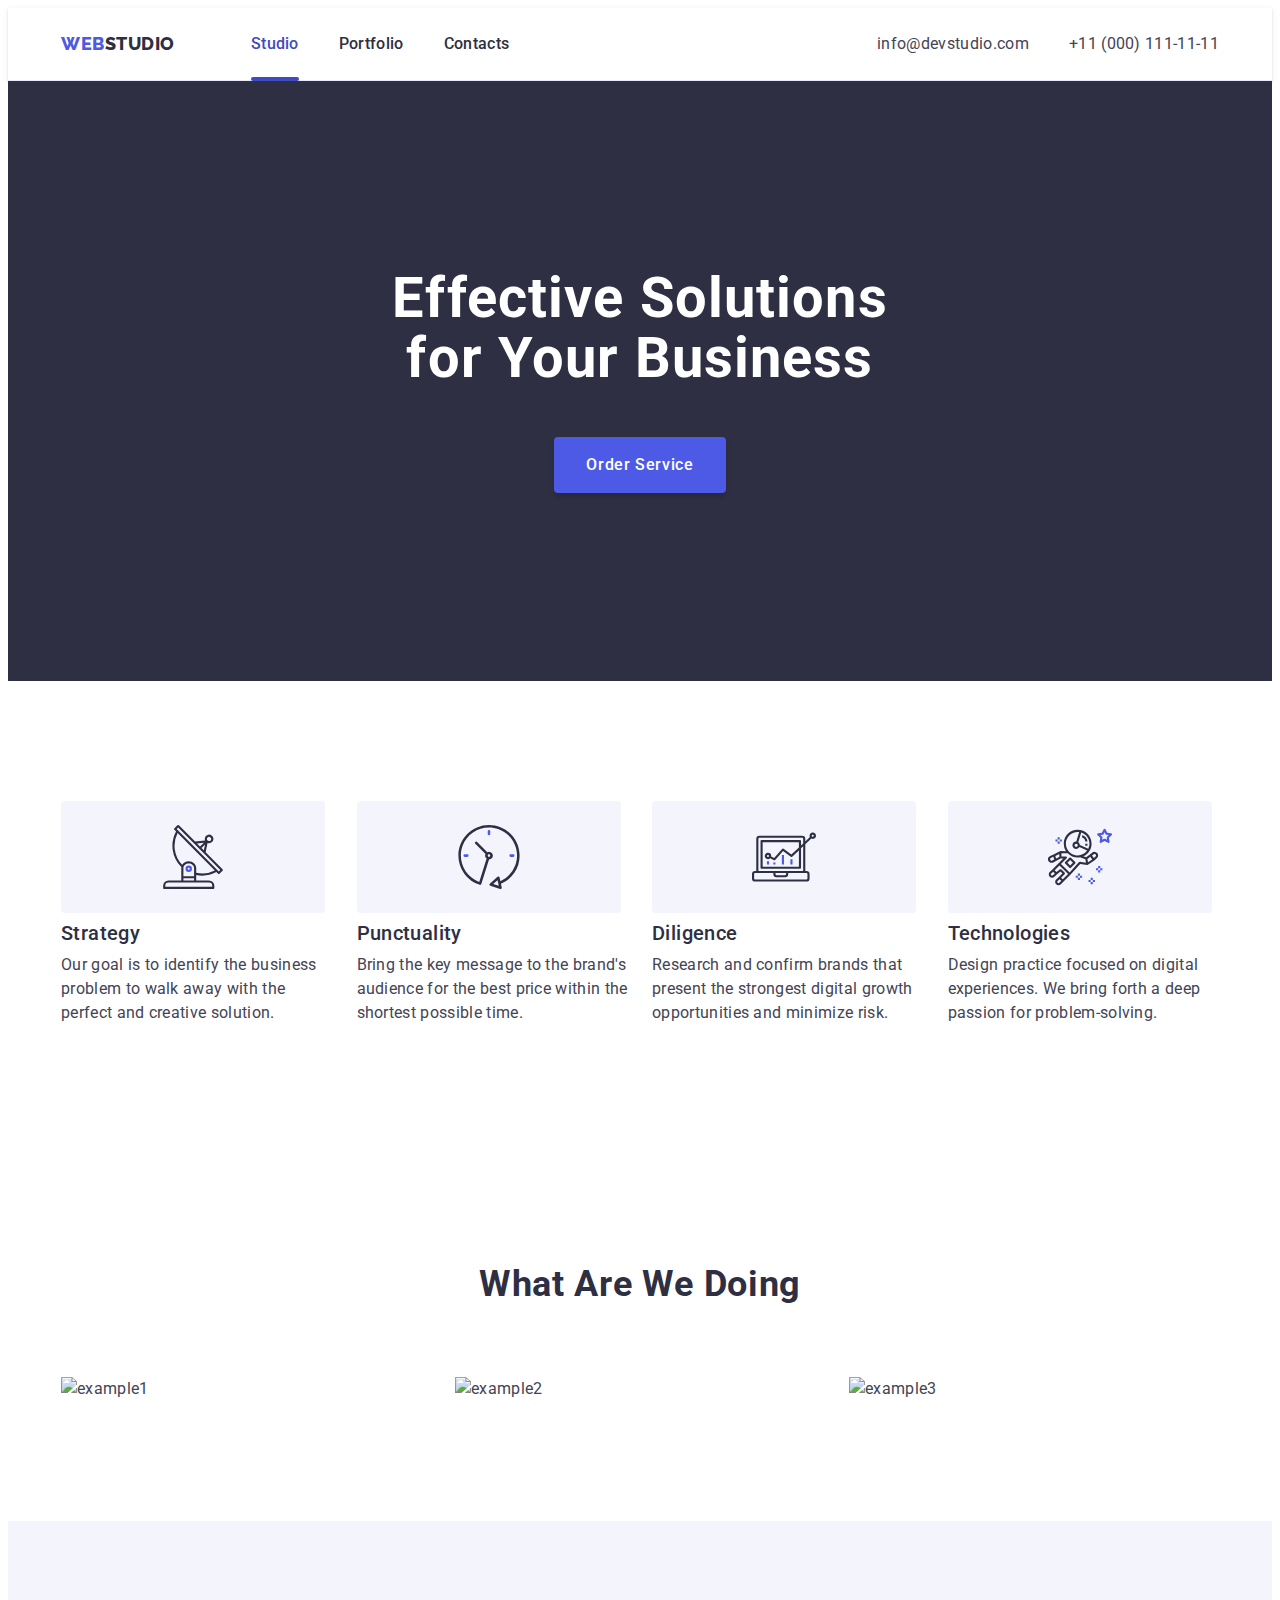
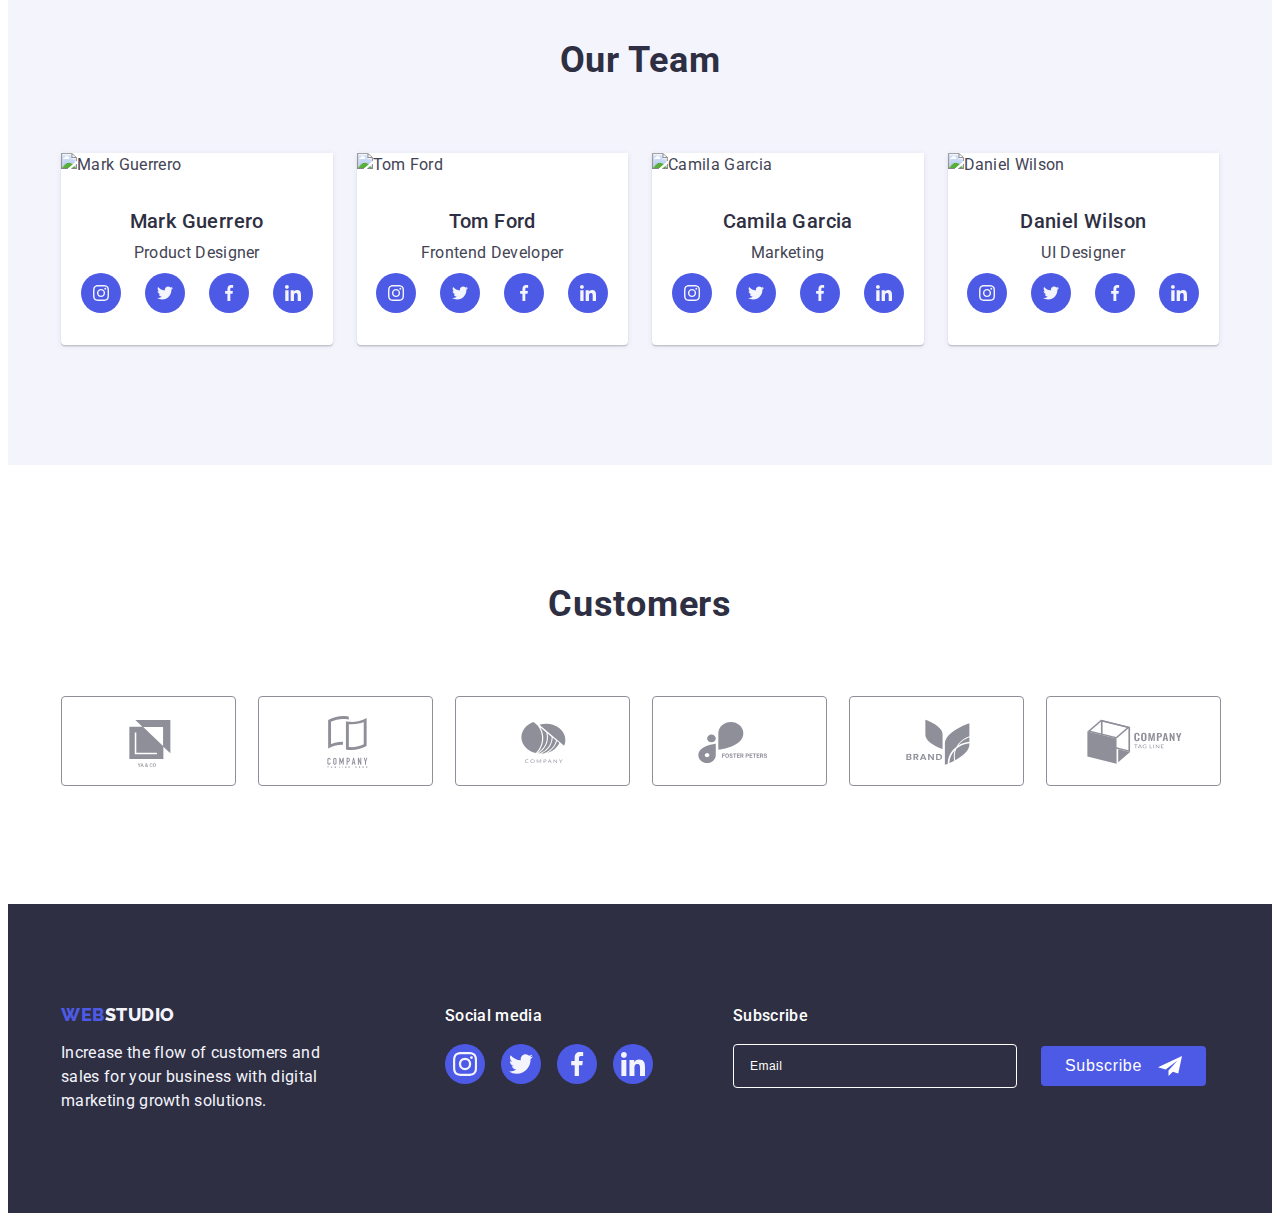
==== commit e55deb9e: "hw7" ====
--- a/index.html
+++ b/index.html
@@ -20,7 +20,7 @@
   </head>
   <body>
     <!-- Header section -->
-    <!-- <header class="header">
+    <header class="header">
       <div class="header-container container">
         <nav class="nav-container">
           <a href="./index.html" class="link-logo link">Web<span class="link-title-primary">Studio</span></a>
@@ -46,17 +46,29 @@
             </li>
           </ul>
         </address>
+        <button
+          class="menu-toggle js-open-menu"
+          aria-expanded="false"
+          aria-controls="mobile-menu"
+        >
+          <svg class="menu-hamburger"
+            width="32"
+            height="22"
+          >
+            <use href="./images/icons.svg#icon-menu-hamburger"></use>
+          </svg>
+        </button>
       </div>
-    </header> -->
+    </header>
     <!-- Main -->
     <main>
       <!-- Hero section -->
-      <!-- <section class="hero-section section">
+      <section class="hero-section section">
         <div class="container">
           <h1 class="main-title">Effective Solutions for Your Business</h1>
           <button type="button" class="order-button button" data-modal-open>Order Service</button>
         </div>
-      </section> -->
+      </section>
       <!-- Services section -->
       <section class="services-section section">
         <div class="container">
@@ -110,29 +122,41 @@
         </div>
       </section>
       <!-- Services examples -->
-      <!-- <section class="ex-section section">
+      <section class="ex-section section">
         <div class="container">
           <h2 class="title-examples">What are we doing</h2>
           <ul class="list-examples list">
             <li class="ex-list-item">
-              <img src="./images/images-services-section/serv1.jpg" alt="example1" width="360" />
+              <img src="./images/images-services-section/serv@1x-2.jpg"
+              srcset="./images/images-services-section/serv@1x-2.jpg 1x, ./images/images-services-section/serv@2x-2.jpg 2x" 
+              alt="example1" 
+              width="360" />
             </li>
             <li class="ex-list-item">
-              <img src="./images/images-services-section/serv2.jpg" alt="example2" width="360" />
+              <img src="./images/images-services-section/serv@1x-1.jpg"
+              srcset="/images/images-services-section/serv@1x-1.jpg 1x, /images/images-services-section/serv@2x-1.jpg 2x"
+              alt="example2" 
+              width="360" />
             </li>
             <li class="ex-list-item">
-              <img src="./images/images-services-section/serv3.jpg" alt="example3" width="360" />
-            </li>
-          </ul>
-        </div>
-      </section> -->
+              <img src="./images/images-services-section/serv@1x.jpg"
+              srcset="./images/images-services-section/serv@1x.jpg 1x, ./images/images-services-section/serv@2x.jpg 2x"
+              alt="example3" 
+              width="360" />
+            </li>
+          </ul>
+        </div>
+      </section>
       <!-- Team -->
       <section class="team-section section">
         <div class="container">
           <h2 class="title-team">Our Team</h2>
           <ul class="list-team list">
             <li class="team-frame">
-              <img src="./images/images-team/employee1.jpg" alt="Mark Guerrero" width="264" />
+              <img src="./images/images-team/t1@1x.jpg"
+              srcset="./images/images-team/t1@1x.jpg 1x, ./images/images-team/t1@2x.jpg 2x" 
+              alt="Mark Guerrero" 
+              width="264" />
               <div class="emp-info">
                 <h3 class="employee-name">Mark Guerrero</h3>
                 <p class="duty">Product Designer</p>
@@ -169,7 +193,10 @@
               </div>
             </li>
             <li class="team-frame">
-              <img src="./images/images-team/employee2.jpg" alt="Tom Ford" width="264" />
+              <img src="./images/images-team/t2@1x-1.jpg" 
+              srcset="./images/images-team/t2@1x-1.jpg 1x, ./images/images-team/t2@2x-1.jpg 2x"
+              alt="Tom Ford" 
+              width="264" />
               <div class="emp-info">
                 <h3 class="employee-name">Tom Ford</h3>
                 <p class="duty">Frontend Developer</p>
@@ -206,7 +233,10 @@
               </div>
             </li>
             <li class="team-frame">
-              <img src="./images/images-team/employee3.jpg" alt="Camila Garcia" width="264" />
+              <img src="./images/images-team/t3@1x-2.jpg"
+              srcset="./images/images-team/t3@1x-2.jpg 1x, ./images/images-team/t3@2x-2.jpg 2x"
+              alt="Camila Garcia" 
+              width="264" />
               <div class="emp-info">
                 <h3 class="employee-name">Camila Garcia</h3>
                 <p class="duty">Marketing</p>
@@ -243,7 +273,10 @@
               </div>
             </li>
             <li class="team-frame">
-              <img src="./images/images-team/employee4.jpg" alt="Daniel Wilson" width="264" />
+              <img src="./images/images-team/t4@1x-3.jpg"
+              srcset="./images/images-team/t4@1x-3.jpg 1x, ./images/images-team/t4@2x-3.jpg 2x"
+              alt="Daniel Wilson" 
+              width="264" />
               <div class="emp-info">
                 <h3 class="employee-name">Daniel Wilson</h3>
                 <p class="duty">UI Designer</p>
@@ -434,6 +467,90 @@
         </form>
       </div>
     </div>
+    <!-- Mobile menu -->
+    <div class="menu-container js-menu-container" id="mobile-menu">
+      <button class="menu-toggle-close button menu-toggle js-close-menu">
+        <svg class="menu-toggle-close-icon"
+          viewBox="0 0 20 20"
+          xmlns="http://www.w3.org/2000/svg"
+          width="8"
+          height="8"
+        >
+          <path
+            fill-rule="evenodd"
+            d="M4.293 4.293a1 1 0 011.414 0L10 8.586l4.293-4.293a1 1 0 111.414 1.414L11.414 10l4.293 4.293a1 1 0 01-1.414 1.414L10 11.414l-4.293 4.293a1 1 0 01-1.414-1.414L8.586 10 4.293 5.707a1 1 0 010-1.414z"
+            clip-rule="evenodd"
+          ></path>
+        </svg>
+      </button>
+
+      <ul class="mobile-menu list">
+        <li>
+          <a href="" class="mobile-navigation link">
+            Studio
+        </a>
+      </li>
+        <li>
+          <a href="./portfolio.html" class="mobile-navigation link">
+            Portfolio
+        </a>
+      </li>
+        <li>
+          <a href="" class="mobile-navigation link active">
+            Contacts
+        </a>
+      </li>
+      </ul>
+      <ul class="mobile-contacts list">
+        <li>
+          <a href="tel:+110001111111" class="mobile-cont-tel link">
+            +11 (000) 111-11-11
+        </a>
+      </li>
+        <li>
+          <a href="mailto:info@devstudio.com" class="mobile-cont-email link">
+            info@devstudio.com
+        </a>
+      </li>
+      </ul>
+      <ul class="mobile-socials list">
+        <li class="mob-menu-soc-item footer-soc-item">
+          <a href="" class="footer-soc-link link">
+            <svg class="footer-icon" width="24" height="24">
+              <use href="./images/icons.svg#icon-instagram"></use>
+            </svg>
+          </a>
+        </li>
+        <li class="mob-menu-soc-item footer-soc-item">
+          <a href="" class="footer-soc-link link">
+            <svg class="footer-icon" width="24" height="24">
+              <use href="./images/icons.svg#icon-twitter"></use>
+            </svg>
+          </a>
+        </li>
+        <li class="mob-menu-soc-item footer-soc-item">
+          <a href="" class="footer-soc-link link">
+            <svg class="footer-icon" width="24" height="24">
+              <use href="./images/icons.svg#icon-facebook"></use>
+            </svg>
+          </a>
+        </li>
+        <li class="mob-menu-soc-item footer-soc-item">
+          <a href="" class="footer-soc-link link">
+            <svg class="footer-icon" width="24" height="24">
+              <use href="./images/icons.svg#icon-linkedin"></use>
+            </svg>
+          </a>
+        </li>
+      </ul>
+    </div>
+    <script
+      defer
+      src="https://cdnjs.cloudflare.com/ajax/libs/body-scroll-lock/3.1.5/bodyScrollLock.min.js"
+      integrity="sha512-HowizSDbQl7UPEAsPnvJHlQsnBmU2YMrv7KkTBulTLEGz9chfBoWYyZJL+MUO6p/yBuuMO/8jI7O29YRZ2uBlA=="
+      crossorigin="anonymous"
+    ></script>
+    <script defer src="./js/mobile-menu.js"></script>
     <script src="./js/modal.js"></script>
   </body>
 </html>--- a/css/styles.css
+++ b/css/styles.css
@@ -121,6 +121,7 @@
 .header-container {
   display: flex;
   align-items: center;
+  justify-content: space-between;
 }
 
 .header {
@@ -128,6 +129,130 @@
   border-bottom: 1px solid var(--color-cornflower);
   box-shadow: 0px 2px 1px rgba(46, 47, 66, 0.08),
     0px 1px 1px rgba(46, 47, 66, 0.16), 0px 1px 6px rgba(46, 47, 66, 0.08);
+}
+
+/* Mobile */
+
+@media only screen and (max-width: 767px) {
+  .header {
+    padding: 26px 0;
+  }
+}
+
+/* Mobile menu */
+
+.menu-hamburger {
+  stroke: #434455;
+}
+
+.menu-toggle {
+  min-height: 24px;
+  min-width: 24px;
+  display: flex;
+  align-items: center;
+  justify-content: center;
+  margin: 0;
+  padding: 0;
+  background-color: transparent;
+  cursor: pointer;
+  border: none;
+  border-radius: 50%;
+  outline: none;
+}
+
+@media (min-width: 768px) {
+  .menu-toggle {
+    display: none;
+  }
+}
+
+.menu-toggle:hover,
+.menu-toggle:focus {
+  background-color: rgba(0, 0, 0, 0.1);
+}
+.menu-toggle-close {
+  background: var(--color-cornflower);
+  border: 1px solid var(--color-navy-blue);
+}
+
+.menu-toggle-close-icon {
+  fill: var(--color-navy-blue);
+}
+
+.menu-container {
+  position: fixed;
+  display: flex;
+  flex-direction: column;
+  top: 0;
+  left: 0;
+  width: 100vw;
+  height: 100vh;
+  padding: 40px;
+  padding-top: 80px;
+  background-color: var(--color-white);
+  z-index: 999;
+  transform: translateX(100%);
+  transition: transform 250ms ease-in-out;
+}
+
+.menu-container.is-open {
+  transform: translateX(0);
+}
+
+.menu-container .menu-toggle {
+  position: absolute;
+  top: 16px;
+  right: 16px;
+}
+
+.mobile-menu {
+  display: flex;
+  flex-direction: column;
+  gap: 40px;
+  margin-bottom: auto;
+}
+
+.mobile-menu .link {
+  display: block;
+  padding: 10px;
+}
+
+.mobile-contacts {
+  display: flex;
+  flex-direction: column;
+  gap: 40px;
+  margin-bottom: 48px;
+}
+
+.mobile-socials {
+  display: flex;
+  justify-content: flex-start;
+}
+
+.mobile-navigation {
+  font-weight: 700;
+  font-size: 36px;
+  line-height: 1.11;
+  text-transform: capitalize;
+  color: var(--color-navy-blue);
+}
+
+.mobile-cont-tel {
+  font-weight: 700;
+  font-size: 36px;
+  line-height: 1.11;
+  color: var(--color-iris);
+}
+
+.mobile-cont-email {
+  font-weight: 500;
+  font-size: 20px;
+  line-height: 1.2;
+  color: var(--color-slate);
+}
+
+.mob-menu-soc-item {
+  margin-right: auto;
 }
 
 /* Logo */
@@ -153,7 +278,6 @@
   display: flex;
   justify-content: center;
   align-items: center;
-  margin-right: auto;
 }
 
 .nav-list {
@@ -163,10 +287,16 @@
   letter-spacing: 0.02em;
   gap: 40px;
   display: flex;
-  padding: 24px 0;
+}
+
+@media only screen and (max-width: 767px) {
+  .nav-list {
+    display: none;
+  }
 }
 
 .nav-item {
+  display: block;
   text-decoration: none;
   color: var(--color-navy-blue);
   padding: 24px 0;
@@ -195,10 +325,24 @@
   color: var(--color-ocean);
 }
 
+@media only screen and (max-width: 767px) {
+  .active::after {
+    display: none;
+  }
+}
+
 /* Contacts */
 
 .contact-info {
   font-style: normal;
+}
+
+/* Tablet */
+
+@media only screen and (min-width: 768px) {
+  .contact-info {
+    margin-left: 122px;
+  }
 }
 
 .list-contacts {
@@ -206,8 +350,26 @@
   line-height: 1.5;
   letter-spacing: 0.02em;
   color: var(--color-slate);
-  gap: 40px;
-  display: flex;
+  gap: 12px;
+  display: flex;
+  flex-wrap: wrap;
+}
+
+/* Desctop */
+
+@media only screen and (min-width: 1158px) {
+  .list-contacts {
+    flex-wrap: nowrap;
+    gap: 40px;
+  }
+}
+
+/* Mobile */
+
+@media only screen and (max-width: 767px) {
+  .list-contacts {
+    display: none;
+  }
 }
 
 .contact {
@@ -226,18 +388,83 @@
 
 .hero-section {
   background-color: var(--color-navy-blue);
-  padding: 188px 0;
+  padding: 112px 0;
   display: flex;
   max-width: 1440px;
   background-image: linear-gradient(
       rgba(46, 47, 66, 0.7),
       rgba(46, 47, 66, 0.7)
     ),
-    url(../images/images-hero/heroimg.jpg);
+    url(../images/images-hero/bg_mob@1x.jpg);
   background-repeat: no-repeat;
   background-size: cover;
   background-position: center;
   margin: 0 auto;
+}
+
+@media only screen and (min-width: 1158px) {
+  .hero-section {
+    padding: 188px 0;
+  }
+}
+@media (min-device-pixel-ratio: 2),
+  (min-resolution: 192dpi),
+  (min-resolution: 2dppx) {
+  .hero-section {
+    background-image: linear-gradient(
+        rgba(46, 47, 66, 0.7),
+        rgba(46, 47, 66, 0.7)
+      ),
+      url(../images/images-hero/bg_mob@2x.jpg);
+  }
+}
+
+/* Tablet */
+
+@media only screen and (min-width: 429px) {
+  .hero-section {
+    background-image: linear-gradient(
+        rgba(46, 47, 66, 0.7),
+        rgba(46, 47, 66, 0.7)
+      ),
+      url(../images/images-hero/bg_tab@1x.jpg);
+  }
+
+  @media (min-device-pixel-ratio: 2),
+    (min-resolution: 192dpi),
+    (min-resolution: 2dppx) {
+    .hero-section {
+      background-image: linear-gradient(
+          rgba(46, 47, 66, 0.7),
+          rgba(46, 47, 66, 0.7)
+        ),
+        url(../images/images-hero/bg_tab@2x.jpg);
+    }
+  }
+}
+
+/* Desctop */
+
+@media only screen and (min-width: 769px) {
+  .hero-section {
+    background-image: linear-gradient(
+        rgba(46, 47, 66, 0.7),
+        rgba(46, 47, 66, 0.7)
+      ),
+      url(../images/images-hero/bg_desc1@1x.jpg);
+  }
+
+  @media (min-device-pixel-ratio: 2),
+    (min-resolution: 192dpi),
+    (min-resolution: 2dppx) {
+    .hero-section {
+      background-image: linear-gradient(
+          rgba(46, 47, 66, 0.7),
+          rgba(46, 47, 66, 0.7)
+        ),
+        url(../images/images-hero/bg_desc1@2x.jpg);
+    }
+  }
 }
 
 .order-button {
@@ -268,24 +495,46 @@
 
 .main-title {
   font-weight: 700;
-  font-size: 56px;
-  line-height: 1.07;
+  font-size: 36px;
+  line-height: 1.11;
   letter-spacing: 0.02em;
   color: var(--color-white);
-  max-width: 496px;
+  max-width: 320px;
   margin-bottom: 48px;
   text-align: center;
 }
 
+@media only screen and (min-width: 768px) {
+  .main-title {
+    font-size: 56px;
+    line-height: 1.07;
+    max-width: 496px;
+  }
+}
+
 /* Services */
-.services-section {
-  padding: 120px 0;
-}
 
 .list-services {
   display: flex;
   flex-wrap: wrap;
-  gap: 24px;
+  gap: 72px 24px;
+}
+
+/* Mobile */
+
+@media only screen and (max-width: 767px) {
+  .list-services {
+    justify-content: center;
+    text-align: center;
+  }
+}
+
+/* Tablet */
+
+@media only screen and (min-width: 768px) {
+  .list-services {
+    justify-content: center;
+  }
 }
 
 .serv-desc {
@@ -297,19 +546,28 @@
 }
 
 .serv-title {
-  font-weight: 500;
-  font-size: 20px;
-  line-height: 1.2;
+  font-weight: 700;
+  font-size: 36px;
+  line-height: 1.11;
   letter-spacing: 0.02em;
   color: var(--color-navy-blue);
   margin-bottom: 8px;
-  text-align: center;
+  text-transform: capitalize;
+}
+
+@media only screen and (min-width: 1158px) {
+  .serv-title {
+    font-weight: 500;
+    font-size: 20px;
+    line-height: 1.2;
+    letter-spacing: 0.02em;
+    text-transform: capitalize;
+    color: var(--color-navy-blue);
+  }
 }
 
 .icons-cont {
-  display: flex;
-  justify-content: center;
-  align-items: center;
+  display: none;
   background-color: var(--color-cloud);
   border-radius: 4px;
   width: 264px;
@@ -317,25 +575,35 @@
   margin-bottom: 8px;
 }
 
-.serv-icon {
-  position: absolute;
-  width: 1px;
-  height: 1px;
-  margin: -1px;
-  border: 0;
-  padding: 0;
-
-  white-space: nowrap;
-  clip-path: inset(100%);
-  clip: rect(0 0 0 0);
-  overflow: hidden;
-}
-
-.serv-list-item {
-  flex-basis: calc(((100% - 3 * 24px) / 4));
+@media only screen and (min-width: 768px) {
+  .serv-list-item {
+    flex-basis: calc(((100% - 24px) / 2));
+  }
+}
+
+/* Desctop */
+
+@media only screen and (min-width: 1158px) {
+  .icons-cont {
+    display: flex;
+    justify-content: center;
+    align-items: center;
+  }
+}
+
+@media only screen and (min-width: 1158px) {
+  .serv-list-item {
+    flex-basis: calc(((100% - 3 * 24px) / 4));
+  }
 }
 
 /* Services example */
+
+@media only screen and (max-width: 1158px) {
+  .ex-section {
+    display: none;
+  }
+}
 
 .ex-section {
   padding-bottom: 120px;
@@ -408,6 +676,7 @@
 
 @media only screen and (min-width: 768px) {
   .list-team {
+    justify-content: center;
     gap: 64px 24px;
   }
 }
@@ -424,7 +693,12 @@
   box-shadow: 0px 1px 6px rgba(46, 47, 66, 0.08),
     0px 1px 1px rgba(46, 47, 66, 0.16), 0px 2px 1px rgba(46, 47, 66, 0.08);
   border-radius: 0px 0px 4px 4px;
-  margin: 0 auto;
+}
+
+@media only screen and (max-width: 767px) {
+  .team-frame {
+    margin: 0 auto;
+  }
 }
 
 .emp-info {
@@ -576,17 +850,19 @@
   margin-right: 0;
 }
 
-@media only screen and (min-width: 428px) {
-  .footer-link {
-    text-align: center;
-  }
-}
-
 .footer-container {
   display: flex;
   flex-wrap: wrap;
-  align-items: baseline;
-  gap: 72px;
+  gap: 72px 24px;
+}
+
+/* Tablet */
+
+@media only screen and (min-width: 768px) and (max-width: 1157px) {
+  .footer-container {
+    width: 522px;
+    padding: 0;
+  }
 }
 
 /* Desctop */
@@ -594,6 +870,7 @@
 @media only screen and (min-width: 1158px) {
   .footer-container {
     flex-wrap: nowrap;
+    gap: 0;
   }
 }
 
@@ -606,28 +883,27 @@
 
 /* Mobile */
 
-@media only screen and (min-width: 428px) {
+@media only screen and (max-width: 767px) {
   .footer-container-info {
     display: block;
     margin: 0 auto;
+    text-align: center;
   }
 }
 
 /* Tablet */
 
 @media only screen and (min-width: 768px) {
-  .footer-container-info  {
+  .footer-container-info {
     display: block;
-    margin: 0 auto;
   }
 }
 
 /* Desctop */
 
 @media only screen and (min-width: 1158px) {
-  .footer-container-info  {
+  .footer-container-info {
     margin-right: 120px;
-    display: block;
   }
 }
 
@@ -640,26 +916,26 @@
 
 /* Mobile */
 
-@media only screen and (min-width: 428px) {
+@media only screen and (max-width: 767px) {
   .footer-socials-links {
     display: block;
     margin: 0 auto;
+    text-align: center;
   }
 }
 
 /* Tablet */
 
 @media only screen and (min-width: 768px) {
-  .footer-socials-links  {
+  .footer-socials-links {
     display: block;
-    margin: 0 auto;
   }
 }
 
 /* Desctop */
 
 @media only screen and (min-width: 1158px) {
-  .footer-socials-links  {
+  .footer-socials-links {
     display: block;
   }
 }
@@ -723,7 +999,7 @@
 /* Tablet */
 
 @media only screen and (min-width: 768px) {
-  .sub-form-wrapper  {
+  .sub-form-wrapper {
     flex-wrap: nowrap;
   }
 }
@@ -731,7 +1007,7 @@
 /* Desctop */
 
 @media only screen and (min-width: 1158px) {
-  .sub-form-wrapper  {
+  .sub-form-wrapper {
     flex-wrap: nowrap;
   }
 }
@@ -749,7 +1025,7 @@
 /* tablet */
 
 @media only screen and (min-width: 768px) {
-  .subscription-title  {
+  .subscription-title {
     text-align: left;
   }
 }
@@ -757,7 +1033,7 @@
 /* Desctop */
 
 @media only screen and (min-width: 1158px) {
-  .subscription-title  {
+  .subscription-title {
     text-align: left;
   }
 }
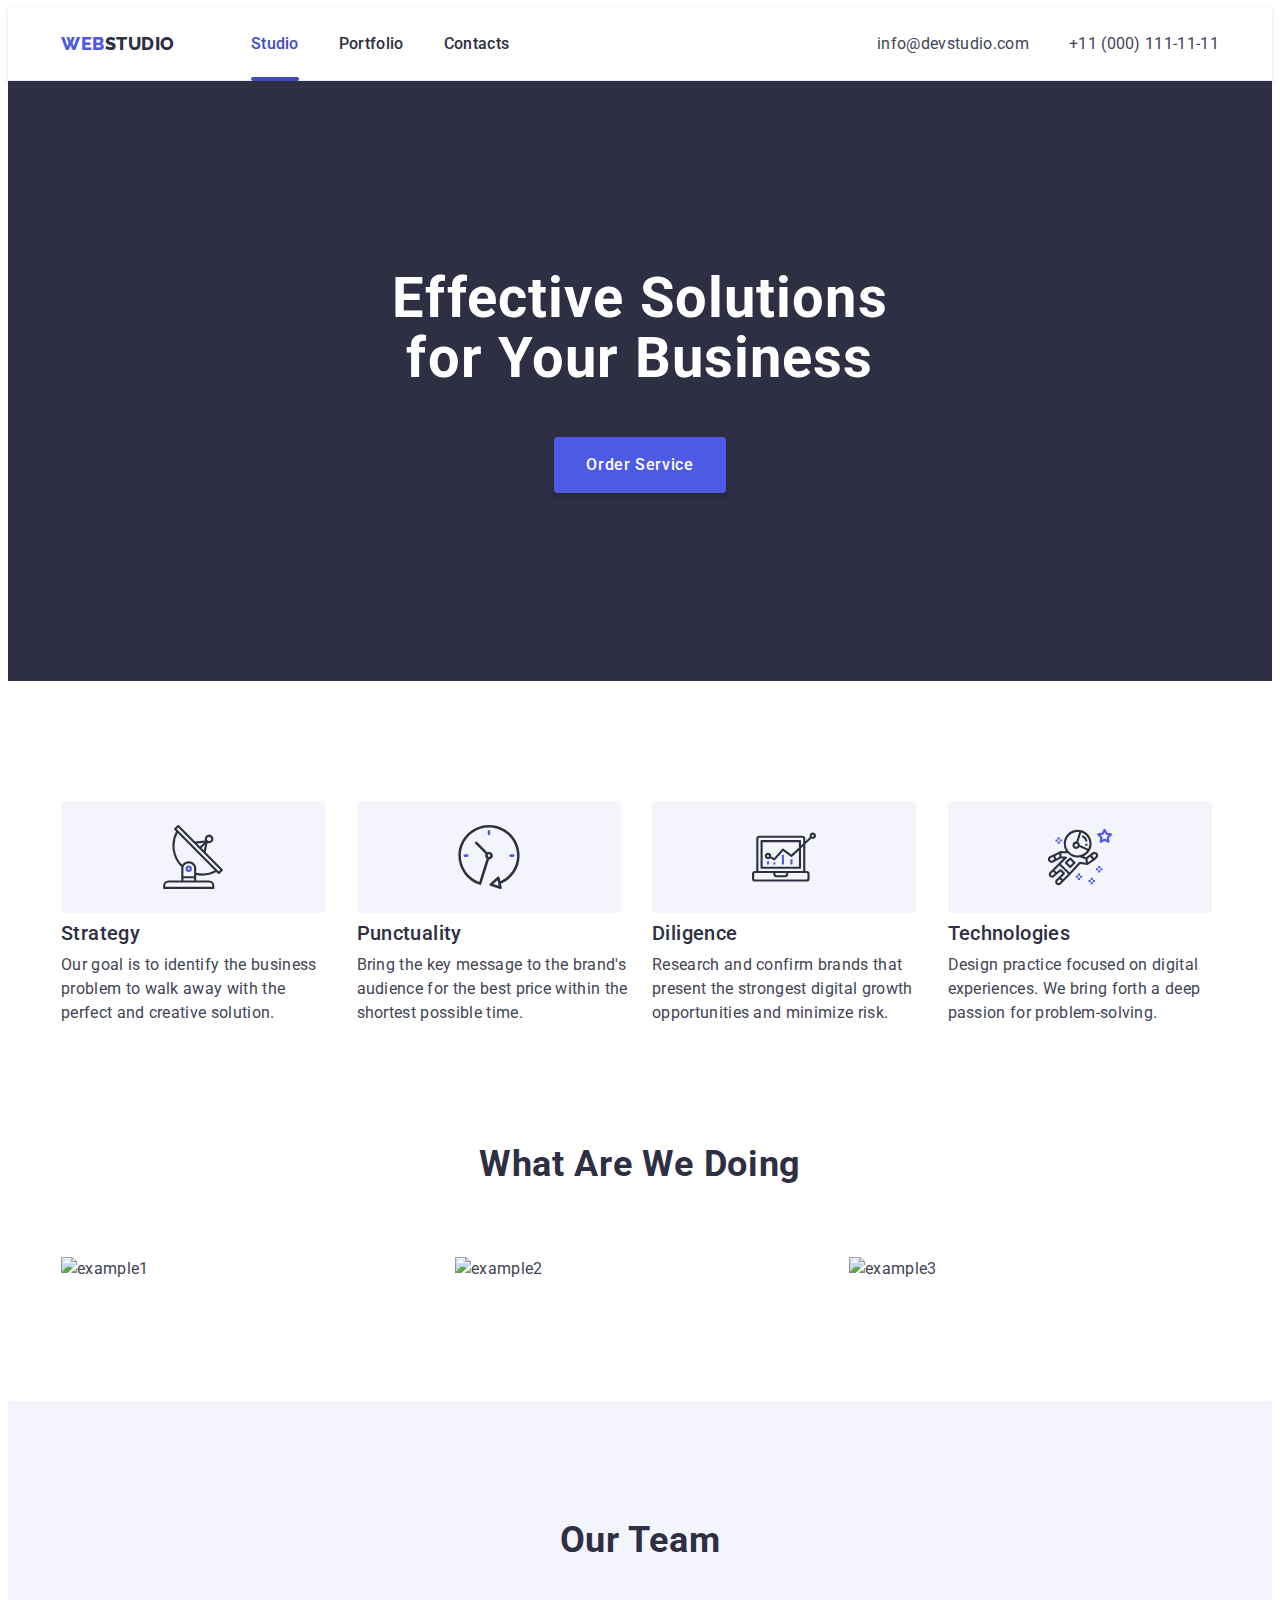
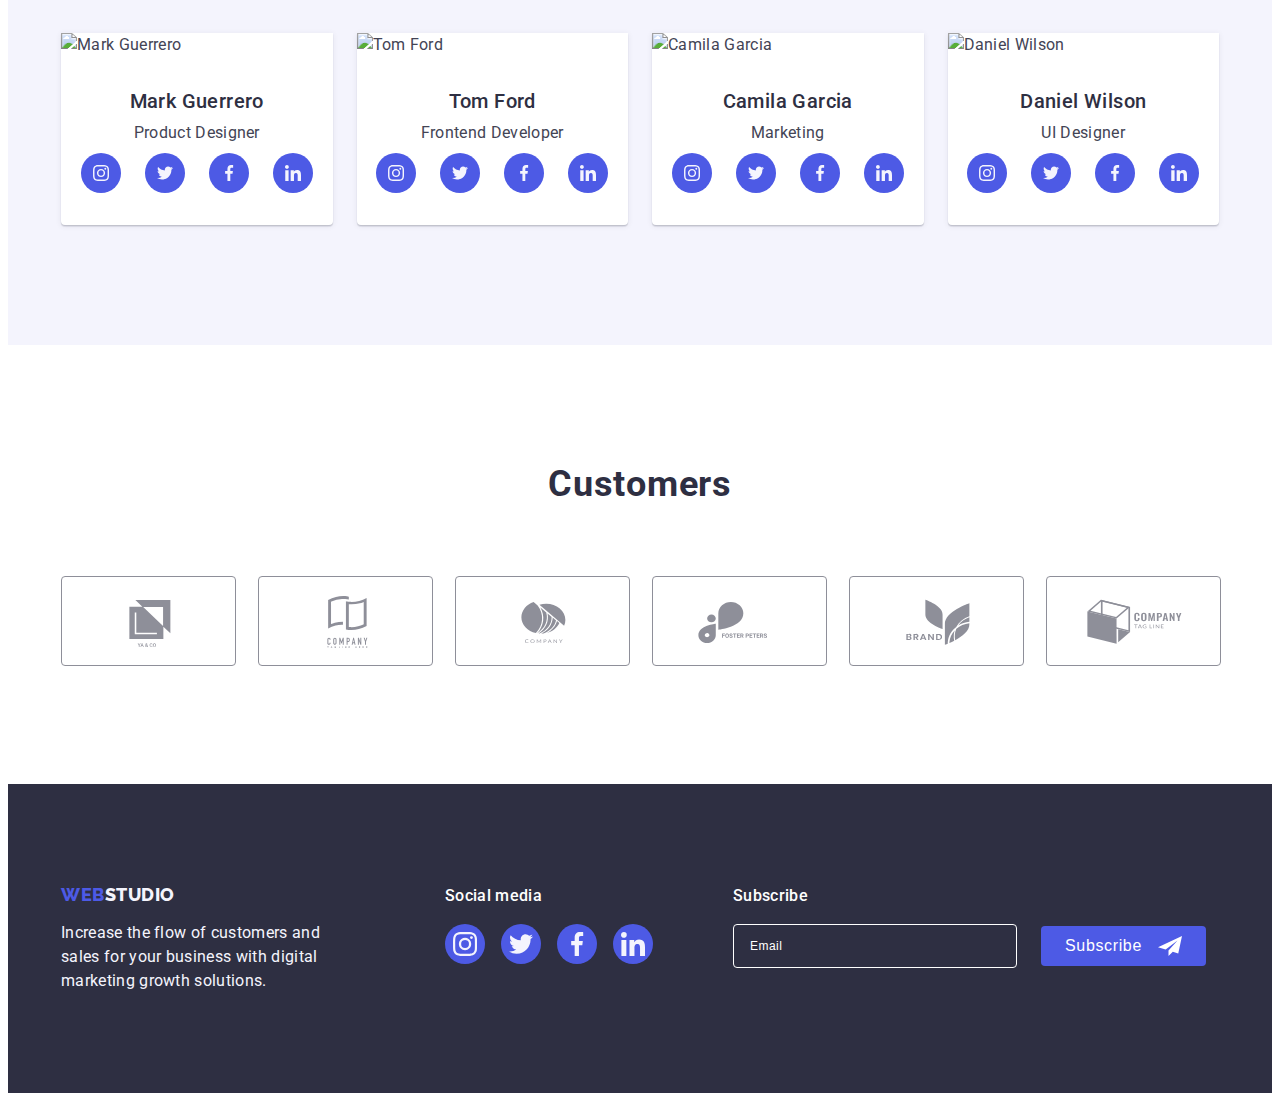
==== commit 5419b4be: "hw7" ====
--- a/index.html
+++ b/index.html
@@ -134,7 +134,7 @@
             </li>
             <li class="ex-list-item">
               <img src="./images/images-services-section/serv@1x-1.jpg"
-              srcset="/images/images-services-section/serv@1x-1.jpg 1x, /images/images-services-section/serv@2x-1.jpg 2x"
+              srcset="./images/images-services-section/serv@1x-1.jpg 1x, ./images/images-services-section/serv@2x-1.jpg 2x"
               alt="example2" 
               width="360" />
             </li>
@@ -486,7 +486,7 @@
 
       <ul class="mobile-menu list">
         <li>
-          <a href="" class="mobile-navigation link">
+          <a href="" class="mobile-navigation link active">
             Studio
         </a>
       </li>
@@ -496,7 +496,7 @@
         </a>
       </li>
         <li>
-          <a href="" class="mobile-navigation link active">
+          <a href="" class="mobile-navigation link">
             Contacts
         </a>
       </li>
--- a/css/styles.css
+++ b/css/styles.css
@@ -105,14 +105,14 @@
 /* Mobile */
 
 .section {
-  padding: 96px 0;
+  margin: 96px 0;
 }
 
 /* Desctop */
 
 @media only screen and (min-width: 1158px) {
   .section {
-    padding: 120px 0;
+    margin: 120px 0;
   }
 }
 
@@ -172,7 +172,7 @@
 }
 .menu-toggle-close {
   background: var(--color-cornflower);
-  border: 1px solid var(--color-navy-blue);
+  border: 1px solid var(--color-cornflower);
 }
 
 .menu-toggle-close-icon {
@@ -214,7 +214,6 @@
 
 .mobile-menu .link {
   display: block;
-  padding: 10px;
 }
 
 .mobile-contacts {
@@ -244,6 +243,12 @@
   color: var(--color-iris);
 }
 
+@media only screen and (min-width: 320px) and (max-width: 427px) {
+  .mobile-cont-tel {
+    font-size: 24px;
+  }
+}
+
 .mobile-cont-email {
   font-weight: 500;
   font-size: 20px;
@@ -251,7 +256,7 @@
   color: var(--color-slate);
 }
 
-.mob-menu-soc-item {
+.mob-menu-soc-item:not(:last-child) {
   margin-right: auto;
 }
 
@@ -605,17 +610,9 @@
   }
 }
 
-.ex-section {
-  padding-bottom: 120px;
-}
-
 .list-examples {
   display: flex;
   gap: 24px;
-}
-
-.ex-list-item {
-  flex-basis: calc((100% - 3 * 16px) / 3);
 }
 
 .title-examples {
@@ -633,6 +630,7 @@
 
 .team-section {
   background-color: var(--color-cloud);
+  padding: 120px 0 120px 0;
 }
 
 .title-team {
@@ -799,7 +797,7 @@
 }
 
 .cust-item {
-  width: calc((100% - 96px) / 2);
+  width: calc((100% - 16px) / 2);
   height: 88px;
 }
 
@@ -824,6 +822,7 @@
 .footer {
   background-color: var(--color-navy-blue);
   padding: 96px 0;
+  margin: 0;
 }
 
 @media only screen and (min-width: 1158px) {
@@ -1090,15 +1089,18 @@
 
 /* Buttons */
 
-.portfolio-section {
-  padding: 96px 0 120px;
-}
-
 .list-filter {
   display: flex;
-  justify-content: center;
+  justify-content: flex-start;
   gap: 24px;
   margin-bottom: 72px;
+  flex-wrap: wrap;
+}
+
+@media screen and (min-width: 768px) {
+  .list-filter {
+    justify-content: center;
+  }
 }
 
 .filter-button {
@@ -1135,7 +1137,18 @@
 }
 
 .ex-list-item {
-  flex-basis: calc((100% - 2 * 24px) / 3);
+  flex-basis: calc((100% - 2 * 24px) / 1);
+}
+
+@media screen and (min-width: 768px) {
+  .ex-list-item {
+    flex-basis: calc((100% - 2 * 15px) / 2);
+  }
+}
+@media screen and (min-width: 1158px) {
+  .ex-list-item {
+    flex-basis: calc((100% - 2 * 24px) / 3);
+  }
 }
 
 .link-project {
@@ -1200,6 +1213,12 @@
   padding-top: 72px;
 }
 
+@media only screen and (min-width: 320px) and (max-width: 427px) {
+  .modal {
+    width: 95%;
+  }
+}
+
 .modal-close-btn {
   background-color: var(--color-cornflower);
   border: 1px solid rgba(0, 0, 0, 0.1);
@@ -1308,7 +1327,7 @@
   font-size: 12px;
   line-height: 1.17;
   letter-spacing: 0.04em;
-  color: var(--color-navy-blue);
+  color: var(--color-light-slate);
   padding: 8px 0 0 16px;
   transition: outline var(--anim-style);
   margin-bottom: 16px;
